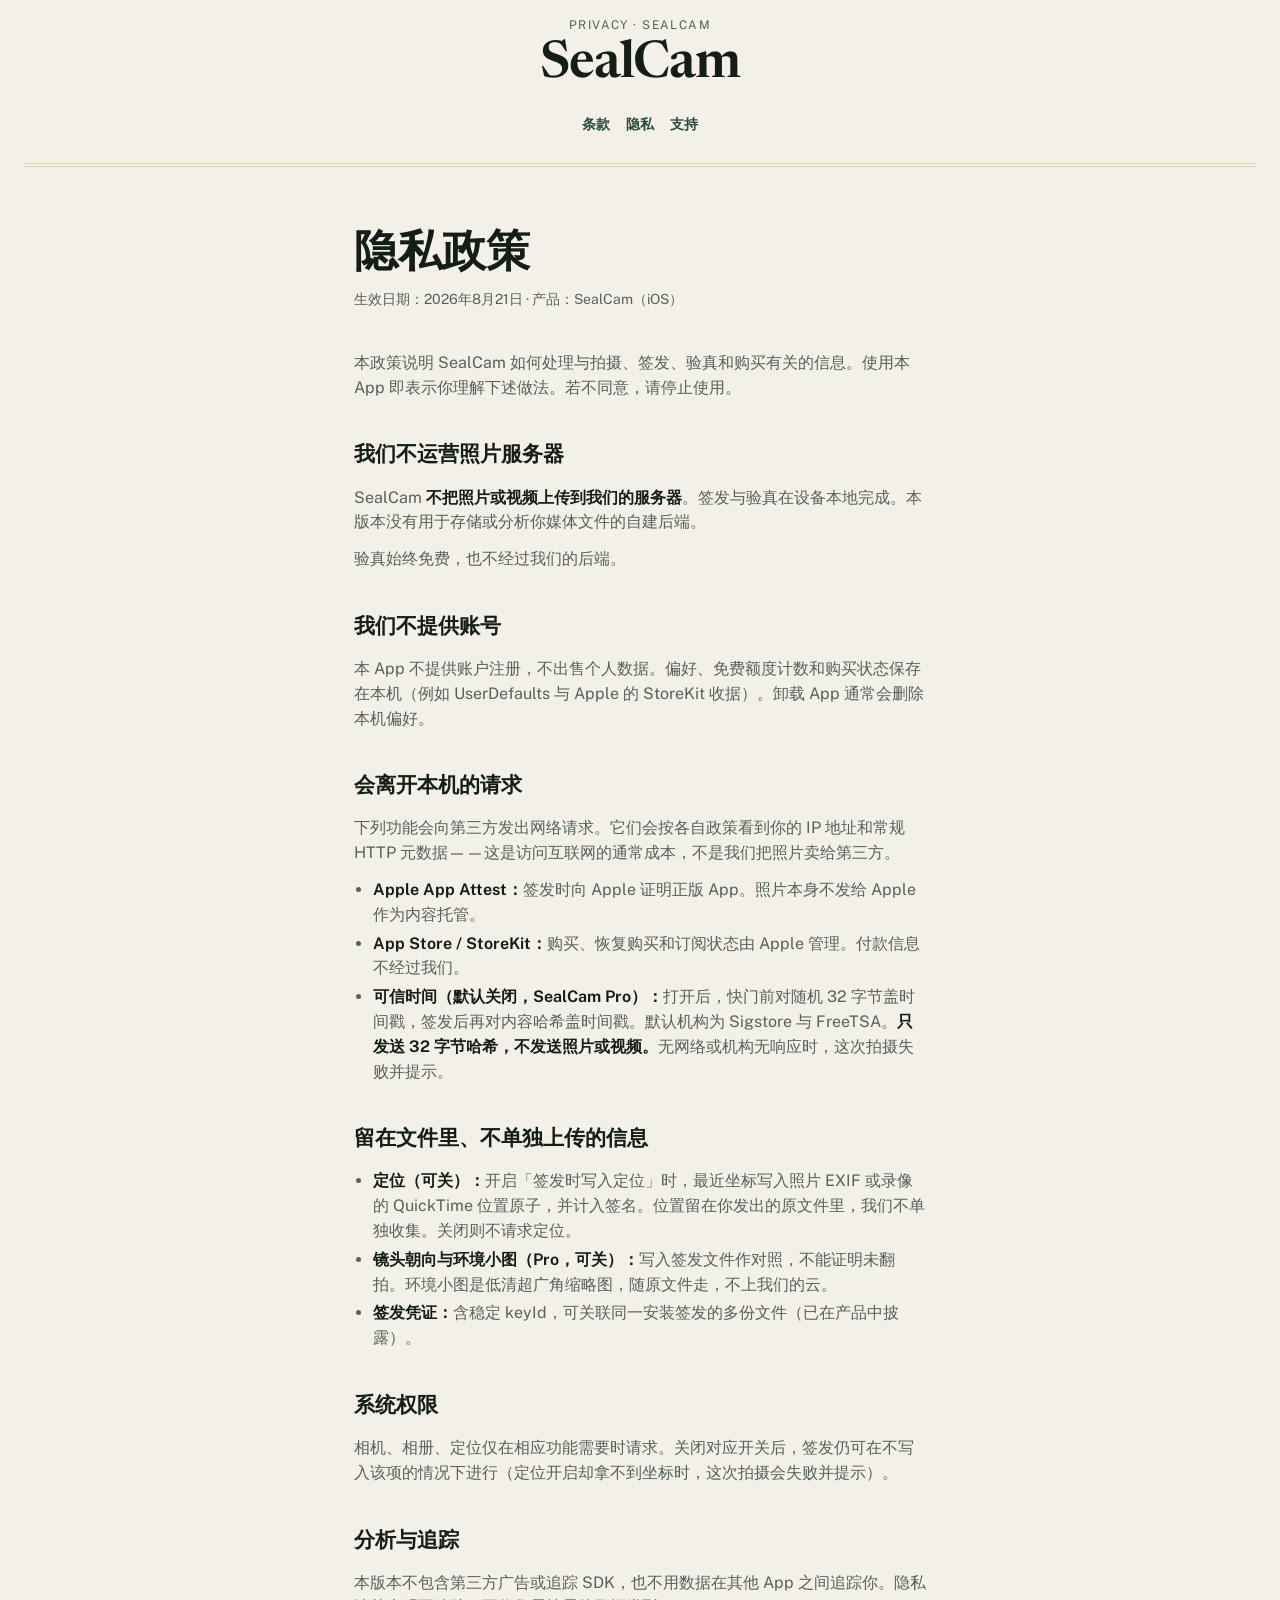
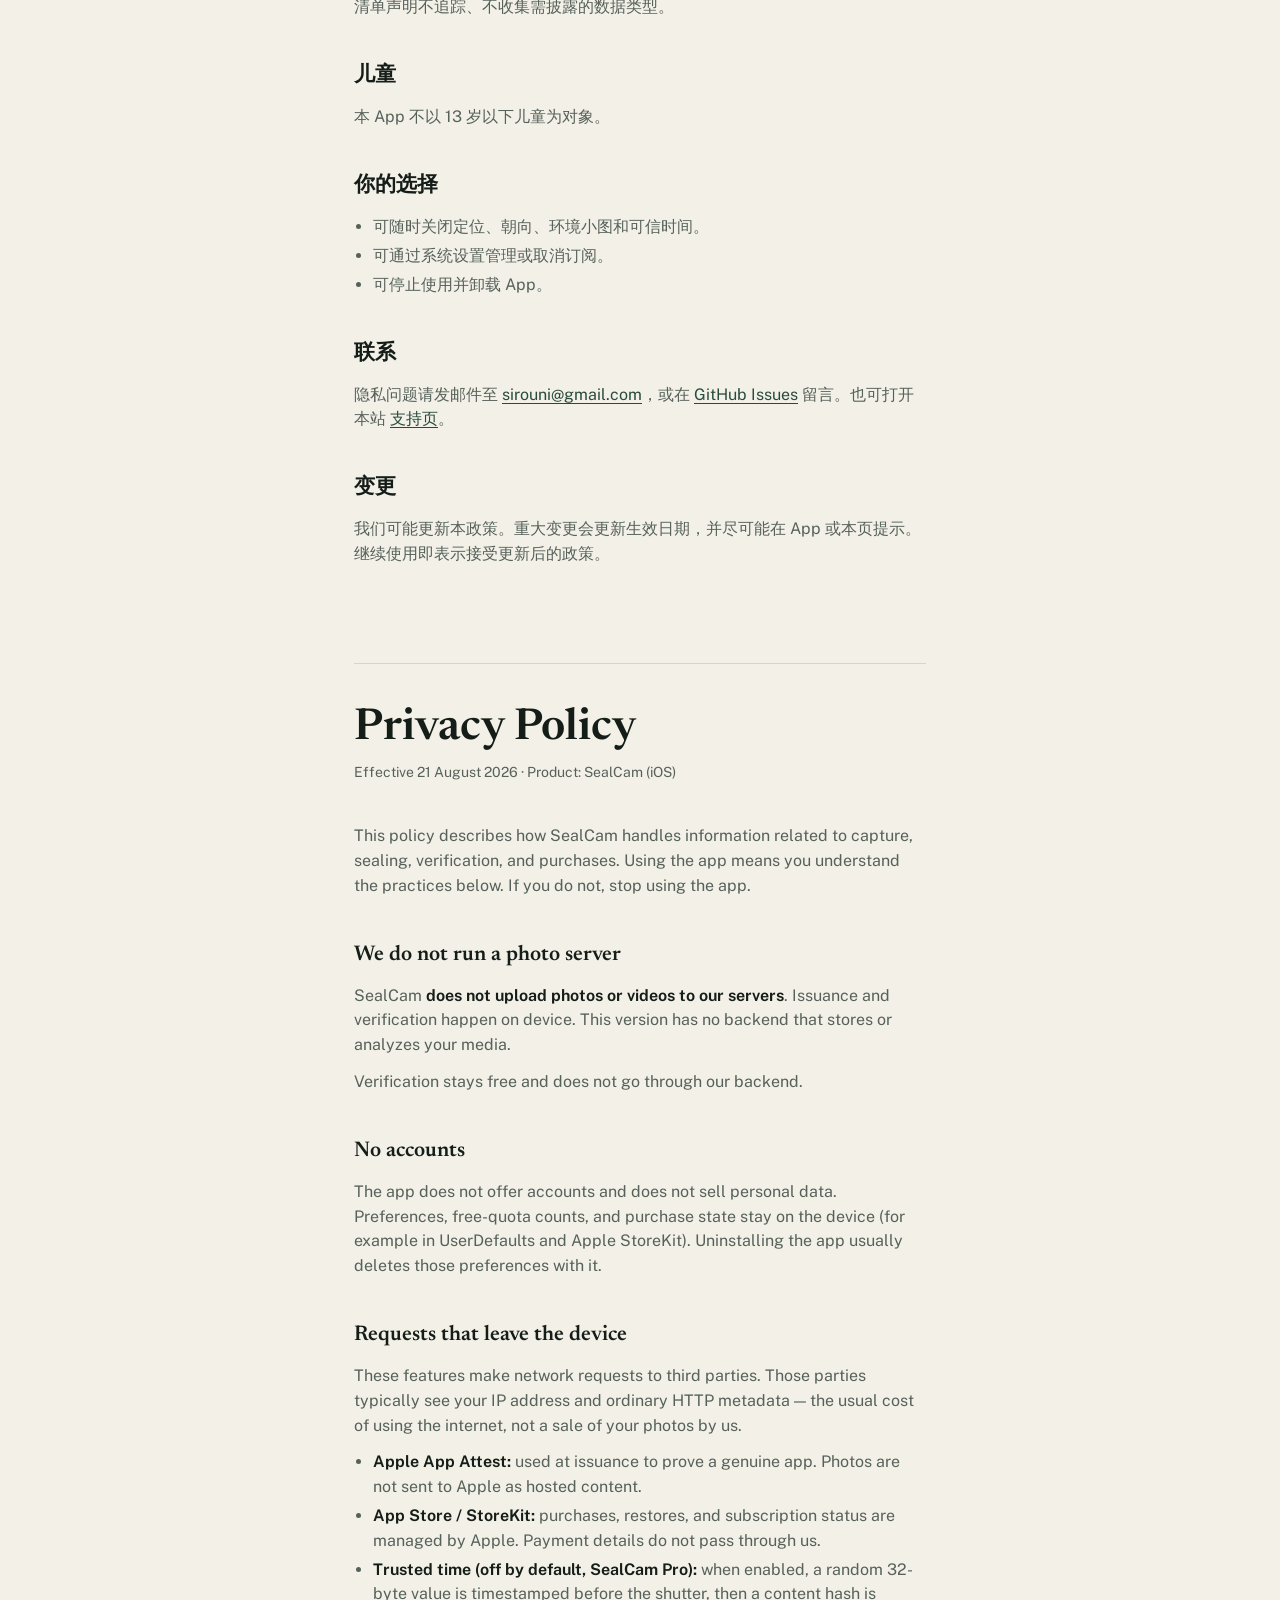
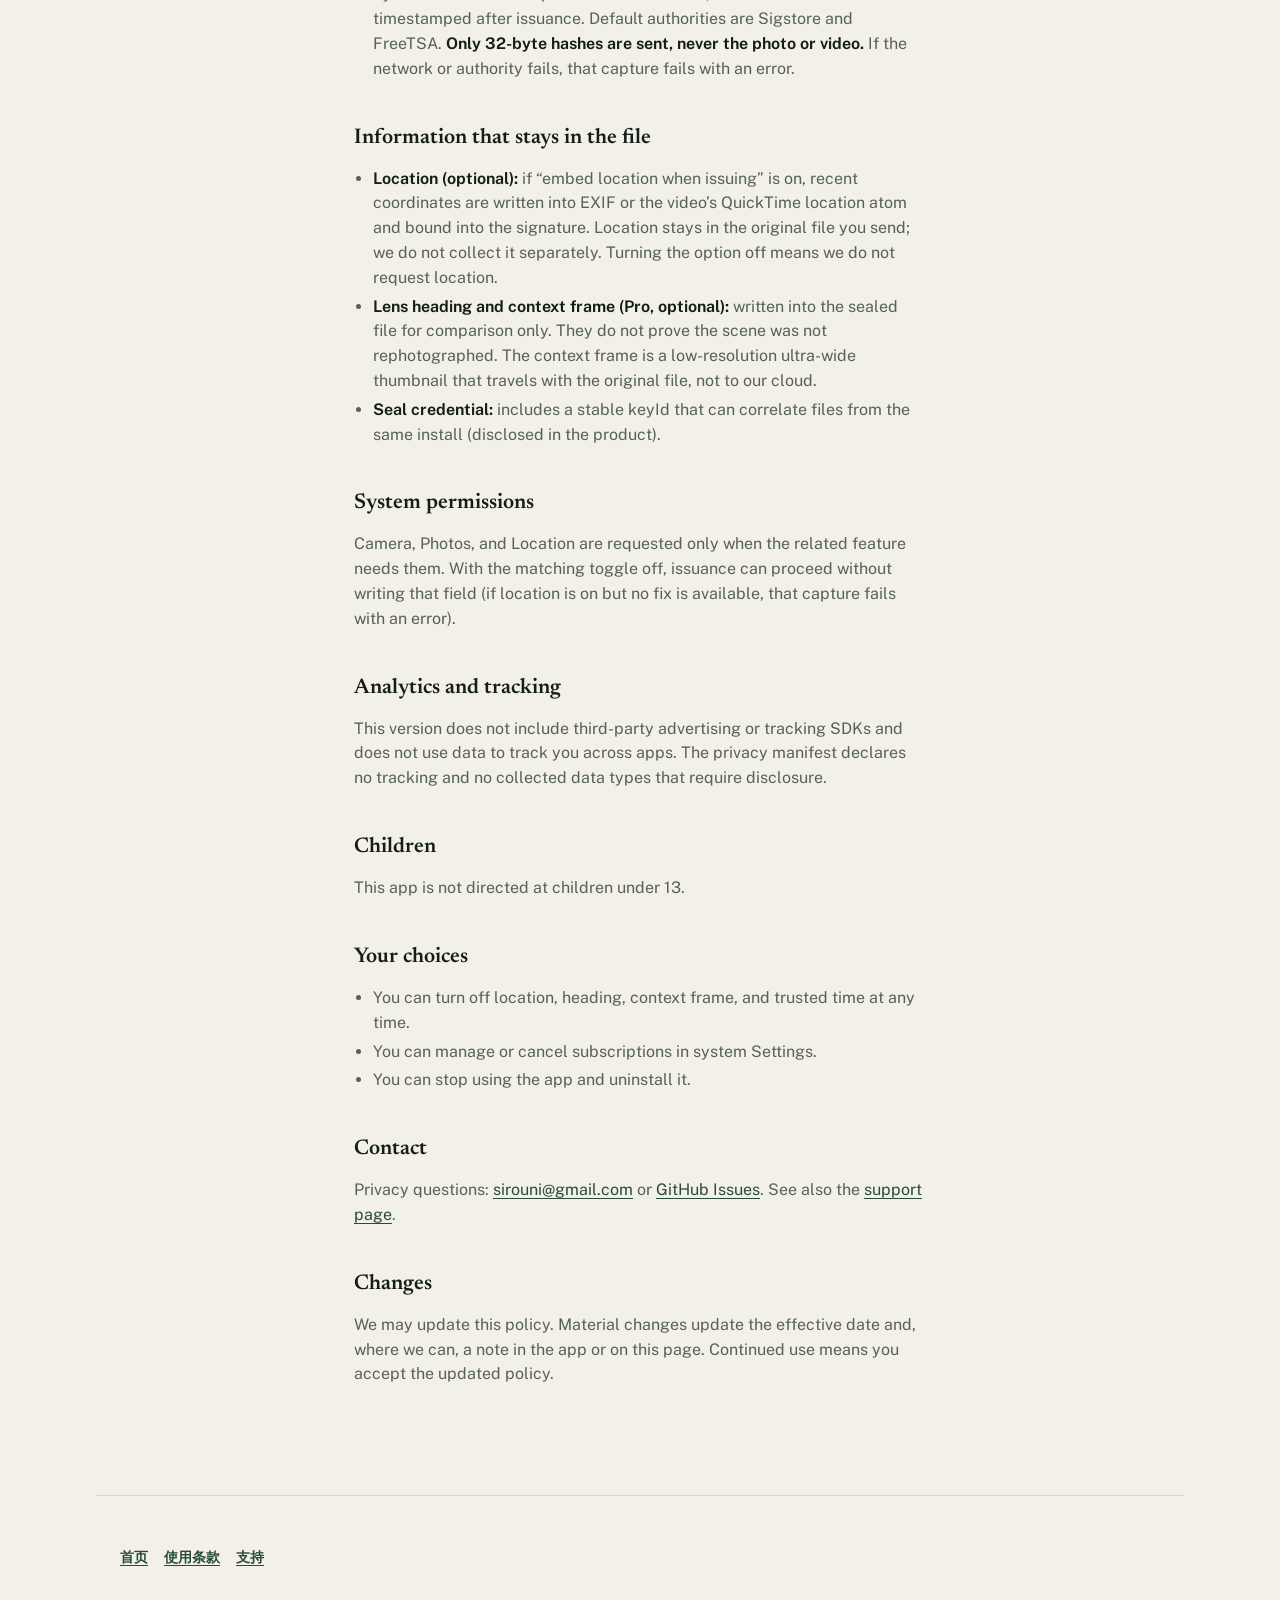
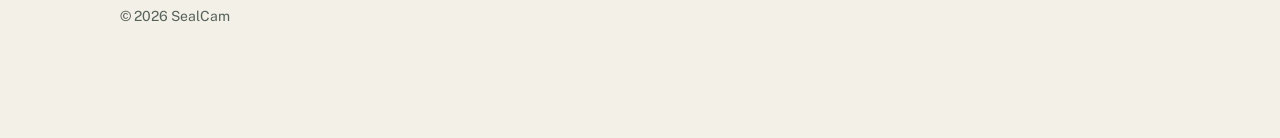
==== privacy.html @ 0da0870f "Publish SealCam landing, terms, privacy, and support. Co-authored-by: Cursor <cursoragent@cursor.com" ====
<!DOCTYPE html>
<html lang="zh-Hans">
<head>
  <meta charset="utf-8">
  <meta name="viewport" content="width=device-width, initial-scale=1">
  <title>隐私政策 — SealCam</title>
  <meta name="description" content="SealCam 隐私政策：照片不上传，验真在本地完成。">
  <link rel="icon" href="favicon.svg" type="image/svg+xml">
  <link rel="canonical" href="https://sirouni.github.io/sealcam/privacy.html">
  <link rel="preconnect" href="https://fonts.googleapis.com">
  <link rel="preconnect" href="https://fonts.gstatic.com" crossorigin>
  <link href="https://fonts.googleapis.com/css2?family=Newsreader:opsz,wght@6..72,500;6..72,600;6..72,700&family=Public+Sans:wght@400;600;700&display=swap" rel="stylesheet">
  <link rel="stylesheet" href="styles.css">
</head>
<body>
  <a class="skip" href="#main">跳到正文</a>
  <header class="nav-mast">
    <p class="mast-line">Privacy · SealCam</p>
    <p class="mast-name"><a href="./">SealCam</a></p>
    <nav class="mast-nav" aria-label="站点">
      <ul>
        <li><a href="terms.html">条款</a></li>
        <li><a href="privacy.html" aria-current="page">隐私</a></li>
        <li><a href="support.html">支持</a></li>
      </ul>
    </nav>
    <hr class="mast-rule" aria-hidden="true">
  </header>

  <main id="main" class="wrap doc">
    <h1>隐私政策</h1>
    <p class="date">生效日期：2026年8月21日 · 产品：SealCam（iOS）</p>

    <p>本政策说明 SealCam 如何处理与拍摄、签发、验真和购买有关的信息。使用本 App 即表示你理解下述做法。若不同意，请停止使用。</p>

    <h2>我们不运营照片服务器</h2>
    <p>SealCam <strong>不把照片或视频上传到我们的服务器</strong>。签发与验真在设备本地完成。本版本没有用于存储或分析你媒体文件的自建后端。</p>
    <p>验真始终免费，也不经过我们的后端。</p>

    <h2>我们不提供账号</h2>
    <p>本 App 不提供账户注册，不出售个人数据。偏好、免费额度计数和购买状态保存在本机（例如 UserDefaults 与 Apple 的 StoreKit 收据）。卸载 App 通常会删除本机偏好。</p>

    <h2>会离开本机的请求</h2>
    <p>下列功能会向第三方发出网络请求。它们会按各自政策看到你的 IP 地址和常规 HTTP 元数据——这是访问互联网的通常成本，不是我们把照片卖给第三方。</p>
    <ul>
      <li><strong>Apple App Attest：</strong>签发时向 Apple 证明正版 App。照片本身不发给 Apple 作为内容托管。</li>
      <li><strong>App Store / StoreKit：</strong>购买、恢复购买和订阅状态由 Apple 管理。付款信息不经过我们。</li>
      <li><strong>可信时间（默认关闭，SealCam Pro）：</strong>打开后，快门前对随机 32 字节盖时间戳，签发后再对内容哈希盖时间戳。默认机构为 Sigstore 与 FreeTSA。<strong>只发送 32 字节哈希，不发送照片或视频。</strong>无网络或机构无响应时，这次拍摄失败并提示。</li>
    </ul>

    <h2>留在文件里、不单独上传的信息</h2>
    <ul>
      <li><strong>定位（可关）：</strong>开启「签发时写入定位」时，最近坐标写入照片 EXIF 或录像的 QuickTime 位置原子，并计入签名。位置留在你发出的原文件里，我们不单独收集。关闭则不请求定位。</li>
      <li><strong>镜头朝向与环境小图（Pro，可关）：</strong>写入签发文件作对照，不能证明未翻拍。环境小图是低清超广角缩略图，随原文件走，不上我们的云。</li>
      <li><strong>签发凭证：</strong>含稳定 keyId，可关联同一安装签发的多份文件（已在产品中披露）。</li>
    </ul>

    <h2>系统权限</h2>
    <p>相机、相册、定位仅在相应功能需要时请求。关闭对应开关后，签发仍可在不写入该项的情况下进行（定位开启却拿不到坐标时，这次拍摄会失败并提示）。</p>

    <h2>分析与追踪</h2>
    <p>本版本不包含第三方广告或追踪 SDK，也不用数据在其他 App 之间追踪你。隐私清单声明不追踪、不收集需披露的数据类型。</p>

    <h2>儿童</h2>
    <p>本 App 不以 13 岁以下儿童为对象。</p>

    <h2>你的选择</h2>
    <ul>
      <li>可随时关闭定位、朝向、环境小图和可信时间。</li>
      <li>可通过系统设置管理或取消订阅。</li>
      <li>可停止使用并卸载 App。</li>
    </ul>

    <h2>联系</h2>
    <p>隐私问题请发邮件至 <a href="mailto:sirouni@gmail.com">sirouni@gmail.com</a>，或在 <a href="https://github.com/sirouni/sealcam/issues">GitHub Issues</a> 留言。也可打开本站 <a href="support.html">支持页</a>。</p>

    <h2>变更</h2>
    <p>我们可能更新本政策。重大变更会更新生效日期，并尽可能在 App 或本页提示。继续使用即表示接受更新后的政策。</p>

    <section class="lang-en" lang="en">
      <h1>Privacy Policy</h1>
      <p class="date">Effective 21 August 2026 · Product: SealCam (iOS)</p>
      <p>This policy describes how SealCam handles information related to capture, sealing, verification, and purchases. Using the app means you understand the practices below. If you do not, stop using the app.</p>
      <h2>We do not run a photo server</h2>
      <p>SealCam <strong>does not upload photos or videos to our servers</strong>. Issuance and verification happen on device. This version has no backend that stores or analyzes your media.</p>
      <p>Verification stays free and does not go through our backend.</p>
      <h2>No accounts</h2>
      <p>The app does not offer accounts and does not sell personal data. Preferences, free-quota counts, and purchase state stay on the device (for example in UserDefaults and Apple StoreKit). Uninstalling the app usually deletes those preferences with it.</p>
      <h2>Requests that leave the device</h2>
      <p>These features make network requests to third parties. Those parties typically see your IP address and ordinary HTTP metadata — the usual cost of using the internet, not a sale of your photos by us.</p>
      <ul>
        <li><strong>Apple App Attest:</strong> used at issuance to prove a genuine app. Photos are not sent to Apple as hosted content.</li>
        <li><strong>App Store / StoreKit:</strong> purchases, restores, and subscription status are managed by Apple. Payment details do not pass through us.</li>
        <li><strong>Trusted time (off by default, SealCam Pro):</strong> when enabled, a random 32-byte value is timestamped before the shutter, then a content hash is timestamped after issuance. Default authorities are Sigstore and FreeTSA. <strong>Only 32-byte hashes are sent, never the photo or video.</strong> If the network or authority fails, that capture fails with an error.</li>
      </ul>
      <h2>Information that stays in the file</h2>
      <ul>
        <li><strong>Location (optional):</strong> if “embed location when issuing” is on, recent coordinates are written into EXIF or the video’s QuickTime location atom and bound into the signature. Location stays in the original file you send; we do not collect it separately. Turning the option off means we do not request location.</li>
        <li><strong>Lens heading and context frame (Pro, optional):</strong> written into the sealed file for comparison only. They do not prove the scene was not rephotographed. The context frame is a low-resolution ultra-wide thumbnail that travels with the original file, not to our cloud.</li>
        <li><strong>Seal credential:</strong> includes a stable keyId that can correlate files from the same install (disclosed in the product).</li>
      </ul>
      <h2>System permissions</h2>
      <p>Camera, Photos, and Location are requested only when the related feature needs them. With the matching toggle off, issuance can proceed without writing that field (if location is on but no fix is available, that capture fails with an error).</p>
      <h2>Analytics and tracking</h2>
      <p>This version does not include third-party advertising or tracking SDKs and does not use data to track you across apps. The privacy manifest declares no tracking and no collected data types that require disclosure.</p>
      <h2>Children</h2>
      <p>This app is not directed at children under 13.</p>
      <h2>Your choices</h2>
      <ul>
        <li>You can turn off location, heading, context frame, and trusted time at any time.</li>
        <li>You can manage or cancel subscriptions in system Settings.</li>
        <li>You can stop using the app and uninstall it.</li>
      </ul>
      <h2>Contact</h2>
      <p>Privacy questions: <a href="mailto:sirouni@gmail.com">sirouni@gmail.com</a> or <a href="https://github.com/sirouni/sealcam/issues">GitHub Issues</a>. See also the <a href="support.html">support page</a>.</p>
      <h2>Changes</h2>
      <p>We may update this policy. Material changes update the effective date and, where we can, a note in the app or on this page. Continued use means you accept the updated policy.</p>
    </section>
  </main>

  <footer class="wrap foot">
    <nav class="foot-links" aria-label="法律">
      <a href="./">首页</a>
      <a href="terms.html">使用条款</a>
      <a href="support.html">支持</a>
    </nav>
    <p>© 2026 SealCam</p>
  </footer>
</body>
</html>
---- styles.css ----
@import url("tokens.css");

html,
body {
  overflow-x: clip;
}

* {
  box-sizing: border-box;
}

html {
  background: var(--color-paper);
}

body {
  margin: 0;
  background: var(--color-paper);
  color: var(--color-ink);
  font-family: var(--font-body);
  font-size: var(--text-md);
  line-height: 1.55;
  -webkit-font-smoothing: antialiased;
}

img,
svg {
  max-width: 100%;
  height: auto;
}

a {
  color: var(--color-accent);
  text-decoration-thickness: 1px;
  text-underline-offset: 0.18em;
}

a:hover,
a.is-hover {
  color: var(--color-wax);
}

a:focus-visible,
button:focus-visible,
.btn:focus-visible {
  outline: 3px solid var(--color-focus);
  outline-offset: 3px;
}

a:active,
.btn:active,
.btn.is-active {
  transform: translateY(1px);
}

.skip {
  position: absolute;
  left: var(--page-gutter);
  top: var(--space-xs);
  transform: translateY(-200%);
  background: var(--color-paper);
  color: var(--color-ink);
  padding: var(--space-xs) var(--space-sm);
  z-index: 40;
}

.skip:focus {
  transform: none;
}

.wrap {
  width: min(100%, var(--page-max));
  margin-inline: auto;
  padding-inline: var(--page-gutter);
  min-width: 0;
}

.nav-mast {
  display: grid;
  gap: var(--space-2xs);
  padding: var(--space-md) var(--page-gutter) 0;
  text-align: center;
}

.mast-line {
  margin: 0;
  font-size: var(--text-xs);
  letter-spacing: 0.12em;
  text-transform: uppercase;
  color: var(--color-ink-muted);
}

.mast-name {
  margin: 0;
  font-family: var(--font-display);
  font-style: normal;
  font-weight: 600;
  font-size: clamp(2rem, 5vw, 3.25rem);
  letter-spacing: -0.02em;
  line-height: 1;
  overflow-wrap: anywhere;
  min-width: 0;
}

.mast-name a {
  color: inherit;
  text-decoration: none;
}

.mast-name a:hover {
  color: var(--color-accent);
}

.mast-nav ul {
  display: flex;
  flex-wrap: wrap;
  justify-content: center;
  gap: var(--space-md);
  list-style: none;
  padding: 0;
  margin: var(--space-xs) 0 0;
}

.mast-nav a {
  display: inline-flex;
  align-items: center;
  min-height: 44px;
  font-size: var(--text-sm);
  font-weight: 600;
  text-decoration: none;
  white-space: nowrap;
}

.mast-rule {
  border: 0;
  border-top: var(--rule-hair) solid var(--color-rule);
  border-bottom: var(--rule-hair) solid var(--color-rule);
  height: 4px;
  margin: var(--space-sm) 0 0;
}

.hero {
  display: grid;
  gap: var(--space-xl);
  padding-block: var(--space-2xl);
}

.hero h1 {
  margin: 0 0 var(--space-md);
  font-family: var(--font-display);
  font-style: normal;
  font-weight: 600;
  font-size: var(--text-display-s);
  line-height: 1.12;
  letter-spacing: -0.02em;
  overflow-wrap: anywhere;
  min-width: 0;
}

.lede {
  margin: 0;
  max-width: var(--measure);
  color: var(--color-ink-muted);
  font-size: var(--text-lg);
}

.lede + .lede {
  margin-top: var(--space-sm);
}

.plans-note {
  margin-top: var(--space-lg);
  font-size: var(--text-sm);
}

.seal {
  margin: 0;
  width: min(100%, 14rem);
  aspect-ratio: 1;
  justify-self: start;
  position: relative;
}

.seal__ring,
.seal__core {
  position: absolute;
  inset: 0;
  border-radius: 50%;
}

.seal__ring {
  background:
    radial-gradient(circle at 50% 50%, transparent 62%, var(--color-brass) 63% 66%, transparent 67%),
    var(--color-seal-fill);
}

.seal__core {
  inset: 22%;
  display: grid;
  place-items: center;
  background: var(--color-wax);
  color: var(--color-button-ink);
  font-family: var(--font-display);
  font-size: var(--text-xl);
  font-weight: 600;
  letter-spacing: 0.04em;
}

.section {
  padding-block: var(--space-2xl);
  border-top: var(--rule-hair) solid var(--color-rule);
}

.section h2 {
  margin: 0 0 var(--space-lg);
  font-family: var(--font-display);
  font-style: normal;
  font-weight: 600;
  font-size: var(--text-2xl);
  line-height: 1.2;
}

.steps {
  list-style: none;
  margin: 0;
  padding: 0;
  display: grid;
  gap: var(--space-xl);
}

.steps li {
  display: grid;
  gap: var(--space-xs);
  max-width: var(--measure);
}

.stage {
  font-family: var(--font-display);
  font-size: var(--text-sm);
  color: var(--color-accent);
  letter-spacing: 0.08em;
}

.steps h3 {
  margin: 0;
  font-family: var(--font-display);
  font-style: normal;
  font-size: var(--text-xl);
  font-weight: 600;
}

.steps p,
.prose p {
  margin: 0;
  color: var(--color-ink-muted);
}

.spec {
  width: 100%;
  border-collapse: collapse;
}

.spec th,
.spec td {
  text-align: left;
  vertical-align: top;
  padding: var(--space-sm) 0;
  border-bottom: var(--rule-hair) solid var(--color-rule);
}

.spec th {
  font-family: var(--font-display);
  font-weight: 600;
  width: 7rem;
  padding-right: var(--space-md);
}

.spec td {
  color: var(--color-ink-muted);
}

.plans {
  display: grid;
  gap: var(--space-md);
}

.plan {
  display: grid;
  gap: var(--space-2xs);
  padding: var(--space-md) 0;
  border-bottom: var(--rule-hair) solid var(--color-rule);
}

.plan strong {
  font-family: var(--font-display);
  font-size: var(--text-lg);
  font-weight: 600;
}

.plan .price {
  font-weight: 600;
}

.plan .note {
  color: var(--color-ink-muted);
  font-size: var(--text-sm);
}

.plan.is-rec .mark {
  color: var(--color-accent);
  font-size: var(--text-xs);
  font-weight: 700;
  letter-spacing: 0.08em;
  text-transform: uppercase;
}

.foot {
  display: grid;
  gap: var(--space-sm);
  padding-block: var(--space-xl) var(--space-3xl);
  border-top: var(--rule-hair) solid var(--color-rule);
  font-size: var(--text-sm);
  color: var(--color-ink-muted);
}

.foot-links {
  display: flex;
  flex-wrap: wrap;
  gap: var(--space-md);
}

.foot-links a {
  display: inline-flex;
  align-items: center;
  min-height: 44px;
  white-space: nowrap;
  font-weight: 600;
}

.doc {
  padding-block: var(--space-2xl) var(--space-3xl);
  max-width: var(--measure);
}

.doc h1 {
  margin: 0 0 var(--space-xs);
  font-family: var(--font-display);
  font-style: normal;
  font-weight: 600;
  font-size: var(--text-display-s);
  line-height: 1.15;
  overflow-wrap: anywhere;
}

.doc .date {
  margin: 0 0 var(--space-xl);
  color: var(--color-ink-muted);
  font-size: var(--text-sm);
}

.doc h2 {
  margin: var(--space-xl) 0 var(--space-sm);
  font-family: var(--font-display);
  font-style: normal;
  font-size: var(--text-xl);
  font-weight: 600;
}

.doc h3 {
  margin: var(--space-lg) 0 var(--space-xs);
  font-size: var(--text-md);
  font-weight: 650;
}

.doc p,
.doc li {
  color: var(--color-ink-muted);
}

.doc p {
  margin: 0 0 var(--space-sm);
}

.doc ul {
  margin: 0 0 var(--space-sm);
  padding: 0 0 0 1.2rem;
}

.doc li {
  margin: 0 0 var(--space-2xs);
}

.doc strong {
  color: var(--color-ink);
  font-weight: 650;
}

.lang-en {
  margin-top: var(--space-3xl);
  padding-top: var(--space-xl);
  border-top: var(--rule-hair) solid var(--color-rule);
}

.btn {
  display: inline-flex;
  align-items: center;
  justify-content: center;
  min-height: 44px;
  padding: 0 var(--space-lg);
  border: var(--rule-hair) solid var(--color-button);
  background: var(--color-button);
  color: var(--color-button-ink);
  font: inherit;
  font-weight: 600;
  text-decoration: none;
  cursor: pointer;
}

.btn:hover,
.btn.is-hover {
  background: var(--color-wax);
  color: var(--color-button-ink);
  transform: translateY(-1px);
}

.btn[disabled],
.btn.is-disabled {
  opacity: 0.45;
  pointer-events: none;
  transform: none;
}

.btn[data-state="loading"]::after {
  content: "…";
}

.btn[data-state="error"] {
  border-color: var(--color-oxblood);
  background: transparent;
  color: var(--color-oxblood);
}

.btn[data-state="success"] {
  background: var(--color-accent);
}

@media (min-width: 40rem) {
  .hero h1 {
    font-size: var(--text-display);
  }
}

@media (min-width: 60rem) {
  .hero {
    grid-template-columns: minmax(0, 1.2fr) minmax(0, 0.7fr);
    align-items: center;
  }

  .seal {
    justify-self: end;
  }

  .spec th {
    width: 9rem;
  }

  .plans {
    grid-template-columns: repeat(3, minmax(0, 1fr));
    gap: var(--space-lg);
  }

  .plan {
    border-bottom: 0;
    padding-right: var(--space-md);
  }
}

@media (prefers-reduced-motion: reduce) {
  *,
  *::before,
  *::after {
    animation: none !important;
    transition: none !important;
  }
}
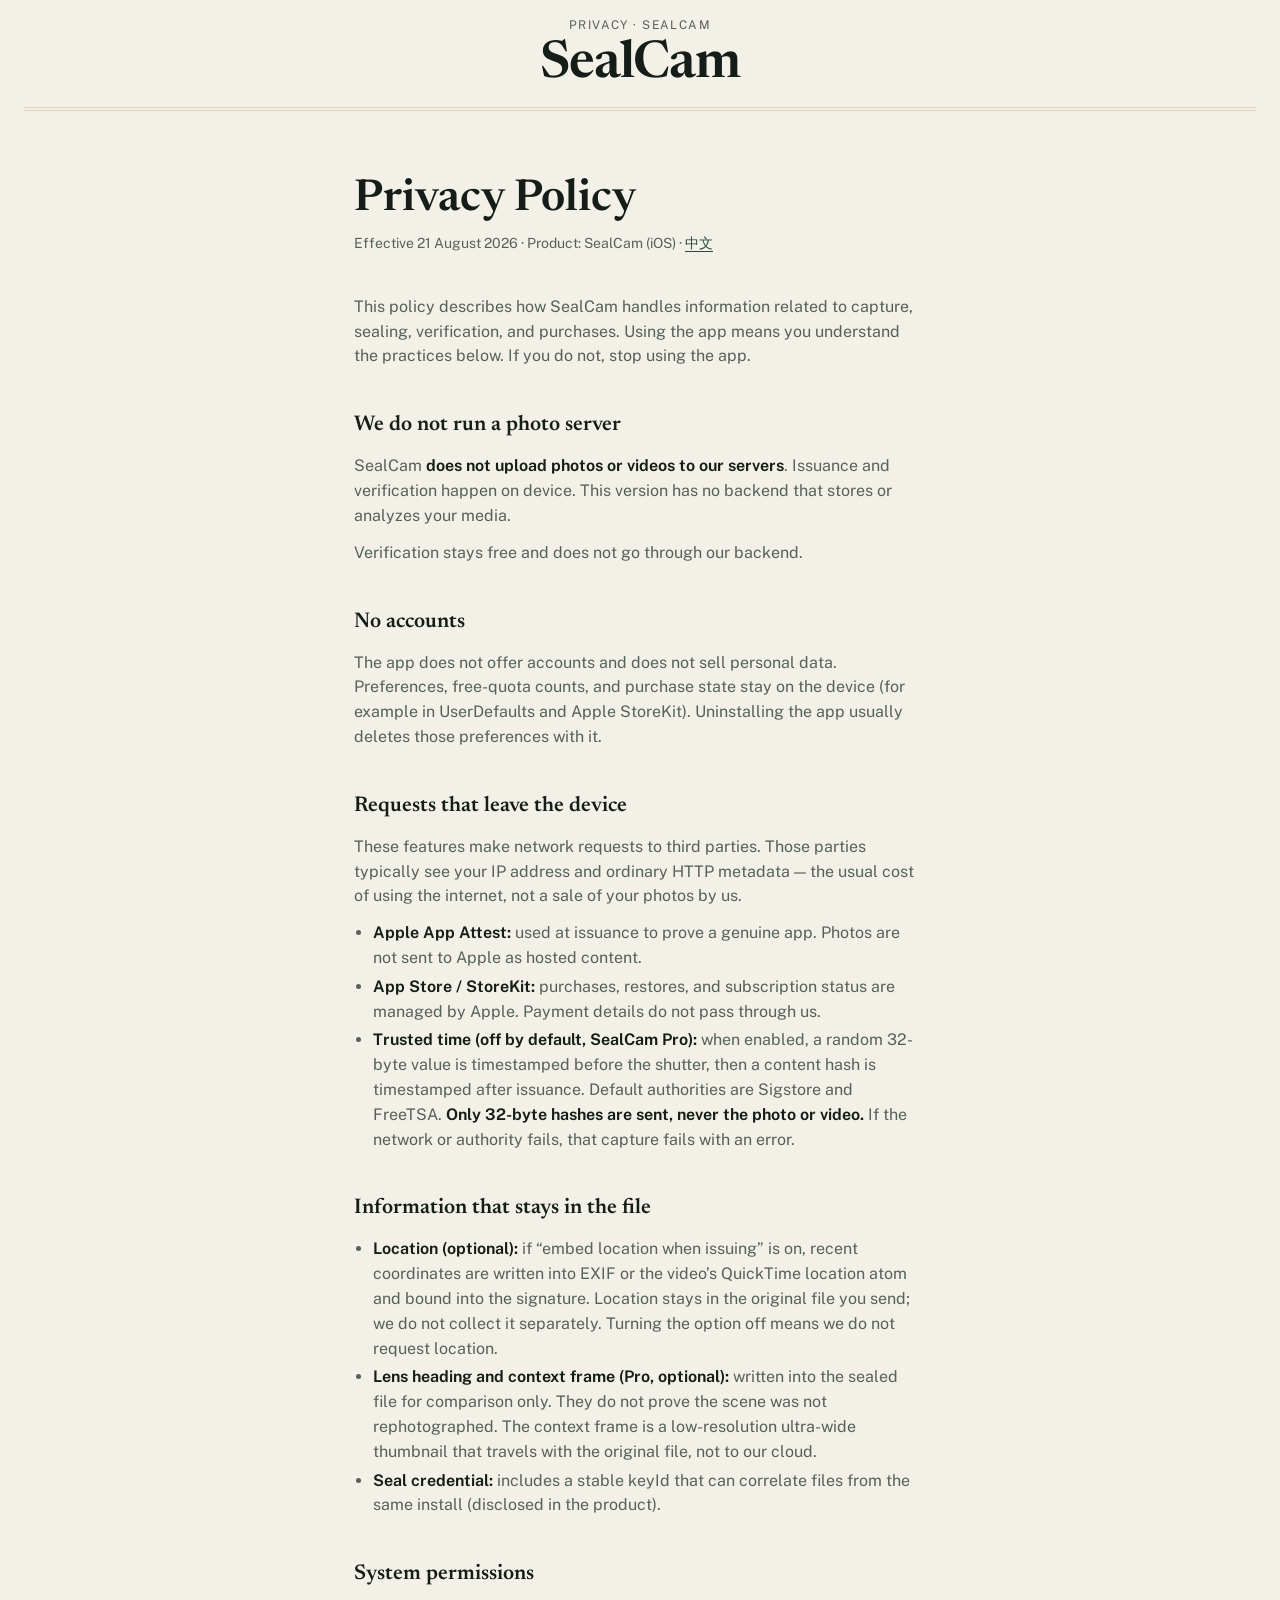
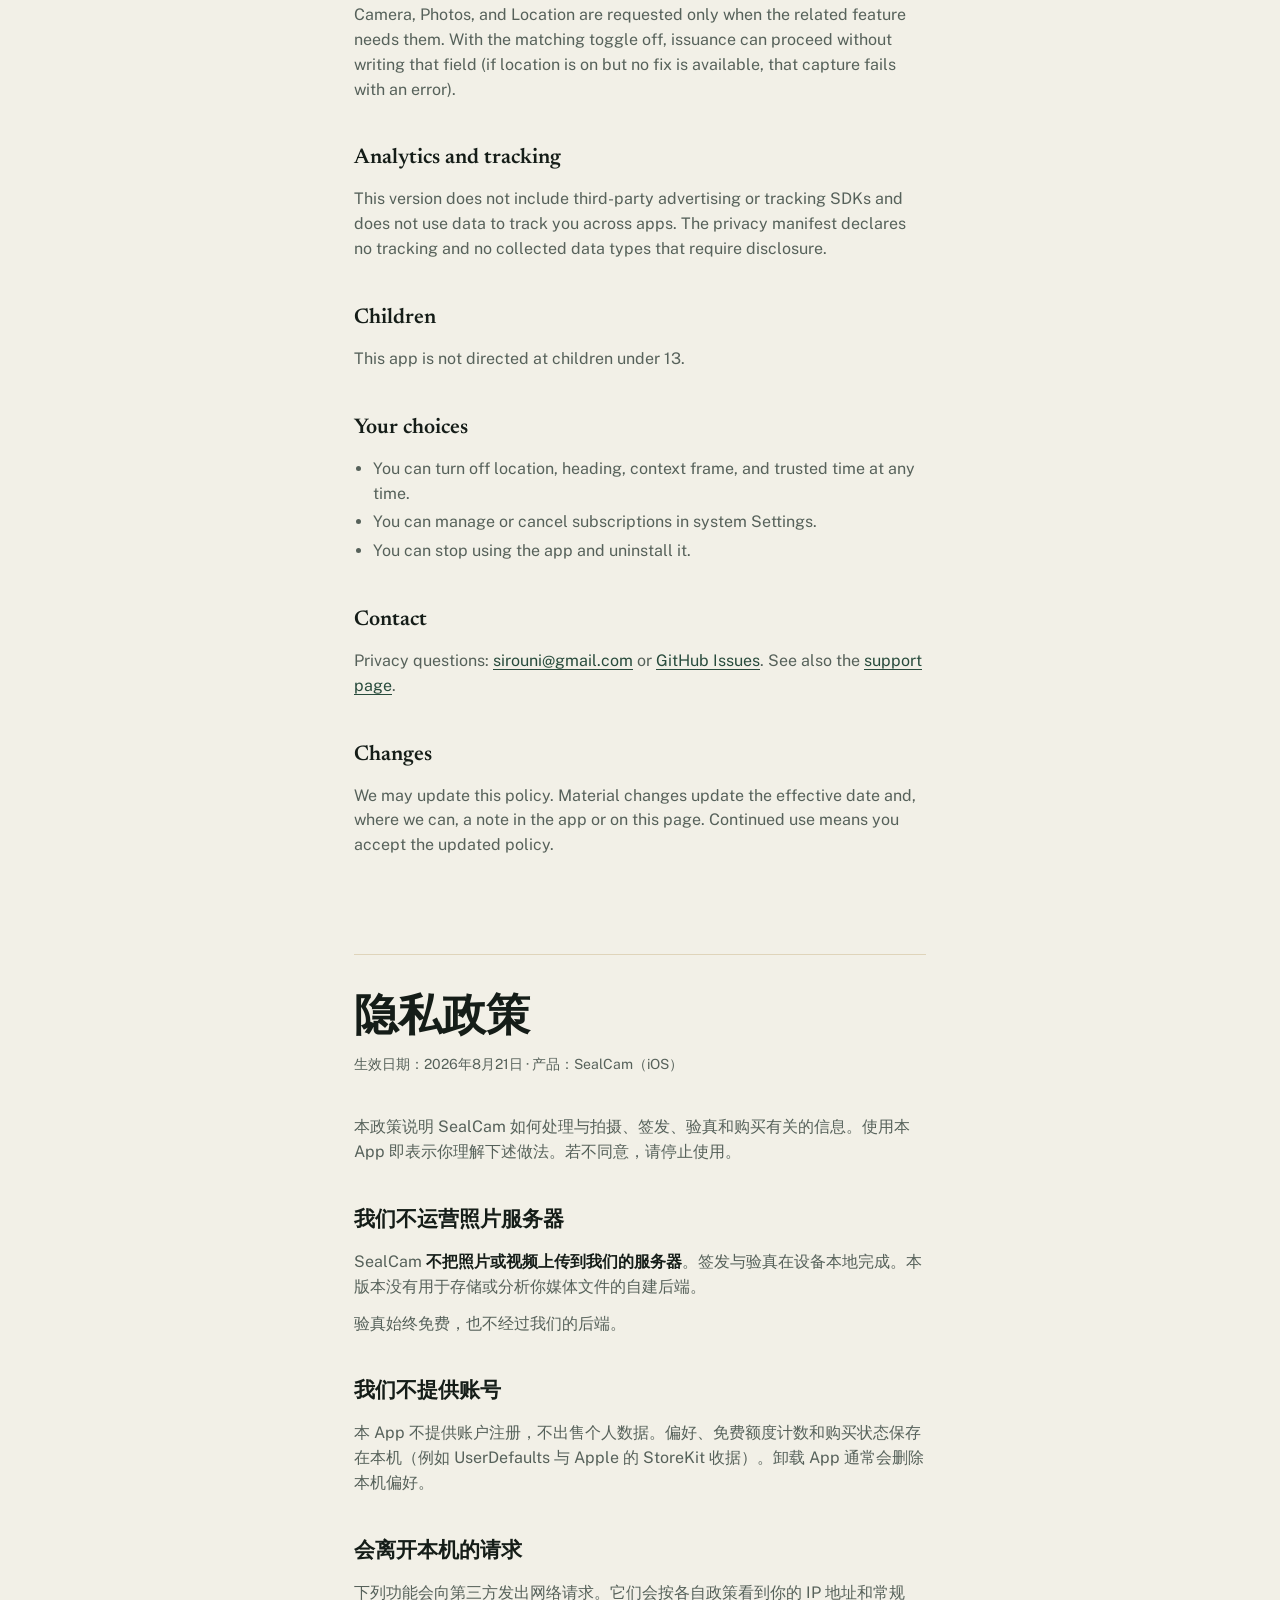
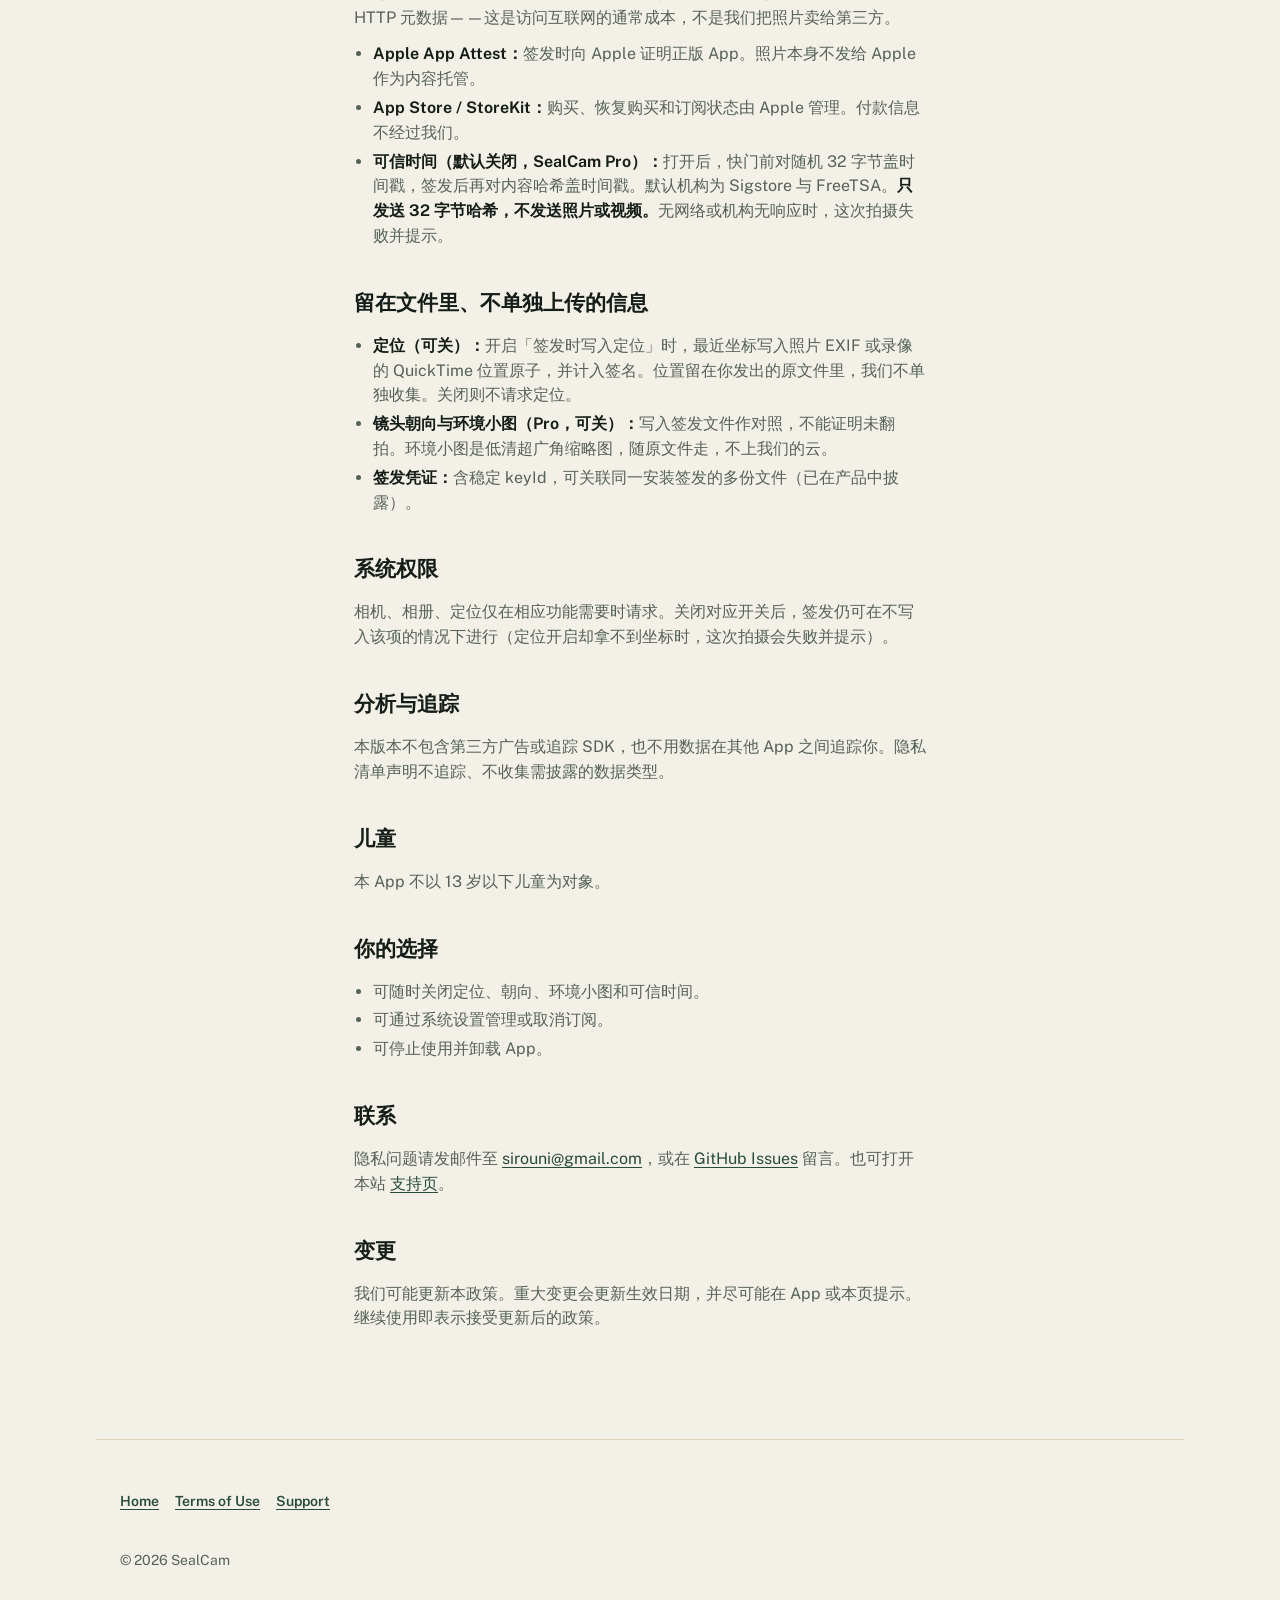
==== commit 027991f0: "Move Terms of Use and Privacy Policy to the footer, English first. Co-authored-by: Cursor <cursorage" ====
--- a/privacy.html
+++ b/privacy.html
@@ -1,10 +1,10 @@
 <!DOCTYPE html>
-<html lang="zh-Hans">
+<html lang="en">
 <head>
   <meta charset="utf-8">
   <meta name="viewport" content="width=device-width, initial-scale=1">
-  <title>隐私政策 — SealCam</title>
-  <meta name="description" content="SealCam 隐私政策：照片不上传，验真在本地完成。">
+  <title>Privacy Policy — SealCam</title>
+  <meta name="description" content="SealCam Privacy Policy: photos are not uploaded; verification stays on device.">
   <link rel="icon" href="favicon.svg" type="image/svg+xml">
   <link rel="canonical" href="https://sirouni.github.io/sealcam/privacy.html">
   <link rel="preconnect" href="https://fonts.googleapis.com">
@@ -13,116 +13,98 @@
   <link rel="stylesheet" href="styles.css">
 </head>
 <body>
-  <a class="skip" href="#main">跳到正文</a>
+  <a class="skip" href="#main">Skip to content</a>
   <header class="nav-mast">
     <p class="mast-line">Privacy · SealCam</p>
     <p class="mast-name"><a href="./">SealCam</a></p>
-    <nav class="mast-nav" aria-label="站点">
-      <ul>
-        <li><a href="terms.html">条款</a></li>
-        <li><a href="privacy.html" aria-current="page">隐私</a></li>
-        <li><a href="support.html">支持</a></li>
-      </ul>
-    </nav>
     <hr class="mast-rule" aria-hidden="true">
   </header>
 
   <main id="main" class="wrap doc">
-    <h1>隐私政策</h1>
-    <p class="date">生效日期：2026年8月21日 · 产品：SealCam（iOS）</p>
+    <h1>Privacy Policy</h1>
+    <p class="date">Effective 21 August 2026 · Product: SealCam (iOS) · <a href="#zh">中文</a></p>
+    <p>This policy describes how SealCam handles information related to capture, sealing, verification, and purchases. Using the app means you understand the practices below. If you do not, stop using the app.</p>
+    <h2>We do not run a photo server</h2>
+    <p>SealCam <strong>does not upload photos or videos to our servers</strong>. Issuance and verification happen on device. This version has no backend that stores or analyzes your media.</p>
+    <p>Verification stays free and does not go through our backend.</p>
+    <h2>No accounts</h2>
+    <p>The app does not offer accounts and does not sell personal data. Preferences, free-quota counts, and purchase state stay on the device (for example in UserDefaults and Apple StoreKit). Uninstalling the app usually deletes those preferences with it.</p>
+    <h2>Requests that leave the device</h2>
+    <p>These features make network requests to third parties. Those parties typically see your IP address and ordinary HTTP metadata — the usual cost of using the internet, not a sale of your photos by us.</p>
+    <ul>
+      <li><strong>Apple App Attest:</strong> used at issuance to prove a genuine app. Photos are not sent to Apple as hosted content.</li>
+      <li><strong>App Store / StoreKit:</strong> purchases, restores, and subscription status are managed by Apple. Payment details do not pass through us.</li>
+      <li><strong>Trusted time (off by default, SealCam Pro):</strong> when enabled, a random 32-byte value is timestamped before the shutter, then a content hash is timestamped after issuance. Default authorities are Sigstore and FreeTSA. <strong>Only 32-byte hashes are sent, never the photo or video.</strong> If the network or authority fails, that capture fails with an error.</li>
+    </ul>
+    <h2>Information that stays in the file</h2>
+    <ul>
+      <li><strong>Location (optional):</strong> if “embed location when issuing” is on, recent coordinates are written into EXIF or the video’s QuickTime location atom and bound into the signature. Location stays in the original file you send; we do not collect it separately. Turning the option off means we do not request location.</li>
+      <li><strong>Lens heading and context frame (Pro, optional):</strong> written into the sealed file for comparison only. They do not prove the scene was not rephotographed. The context frame is a low-resolution ultra-wide thumbnail that travels with the original file, not to our cloud.</li>
+      <li><strong>Seal credential:</strong> includes a stable keyId that can correlate files from the same install (disclosed in the product).</li>
+    </ul>
+    <h2>System permissions</h2>
+    <p>Camera, Photos, and Location are requested only when the related feature needs them. With the matching toggle off, issuance can proceed without writing that field (if location is on but no fix is available, that capture fails with an error).</p>
+    <h2>Analytics and tracking</h2>
+    <p>This version does not include third-party advertising or tracking SDKs and does not use data to track you across apps. The privacy manifest declares no tracking and no collected data types that require disclosure.</p>
+    <h2>Children</h2>
+    <p>This app is not directed at children under 13.</p>
+    <h2>Your choices</h2>
+    <ul>
+      <li>You can turn off location, heading, context frame, and trusted time at any time.</li>
+      <li>You can manage or cancel subscriptions in system Settings.</li>
+      <li>You can stop using the app and uninstall it.</li>
+    </ul>
+    <h2>Contact</h2>
+    <p>Privacy questions: <a href="mailto:sirouni@gmail.com">sirouni@gmail.com</a> or <a href="https://github.com/sirouni/sealcam/issues">GitHub Issues</a>. See also the <a href="support.html">support page</a>.</p>
+    <h2>Changes</h2>
+    <p>We may update this policy. Material changes update the effective date and, where we can, a note in the app or on this page. Continued use means you accept the updated policy.</p>
 
-    <p>本政策说明 SealCam 如何处理与拍摄、签发、验真和购买有关的信息。使用本 App 即表示你理解下述做法。若不同意，请停止使用。</p>
-
-    <h2>我们不运营照片服务器</h2>
-    <p>SealCam <strong>不把照片或视频上传到我们的服务器</strong>。签发与验真在设备本地完成。本版本没有用于存储或分析你媒体文件的自建后端。</p>
-    <p>验真始终免费，也不经过我们的后端。</p>
-
-    <h2>我们不提供账号</h2>
-    <p>本 App 不提供账户注册，不出售个人数据。偏好、免费额度计数和购买状态保存在本机（例如 UserDefaults 与 Apple 的 StoreKit 收据）。卸载 App 通常会删除本机偏好。</p>
-
-    <h2>会离开本机的请求</h2>
-    <p>下列功能会向第三方发出网络请求。它们会按各自政策看到你的 IP 地址和常规 HTTP 元数据——这是访问互联网的通常成本，不是我们把照片卖给第三方。</p>
-    <ul>
-      <li><strong>Apple App Attest：</strong>签发时向 Apple 证明正版 App。照片本身不发给 Apple 作为内容托管。</li>
-      <li><strong>App Store / StoreKit：</strong>购买、恢复购买和订阅状态由 Apple 管理。付款信息不经过我们。</li>
-      <li><strong>可信时间（默认关闭，SealCam Pro）：</strong>打开后，快门前对随机 32 字节盖时间戳，签发后再对内容哈希盖时间戳。默认机构为 Sigstore 与 FreeTSA。<strong>只发送 32 字节哈希，不发送照片或视频。</strong>无网络或机构无响应时，这次拍摄失败并提示。</li>
-    </ul>
-
-    <h2>留在文件里、不单独上传的信息</h2>
-    <ul>
-      <li><strong>定位（可关）：</strong>开启「签发时写入定位」时，最近坐标写入照片 EXIF 或录像的 QuickTime 位置原子，并计入签名。位置留在你发出的原文件里，我们不单独收集。关闭则不请求定位。</li>
-      <li><strong>镜头朝向与环境小图（Pro，可关）：</strong>写入签发文件作对照，不能证明未翻拍。环境小图是低清超广角缩略图，随原文件走，不上我们的云。</li>
-      <li><strong>签发凭证：</strong>含稳定 keyId，可关联同一安装签发的多份文件（已在产品中披露）。</li>
-    </ul>
-
-    <h2>系统权限</h2>
-    <p>相机、相册、定位仅在相应功能需要时请求。关闭对应开关后，签发仍可在不写入该项的情况下进行（定位开启却拿不到坐标时，这次拍摄会失败并提示）。</p>
-
-    <h2>分析与追踪</h2>
-    <p>本版本不包含第三方广告或追踪 SDK，也不用数据在其他 App 之间追踪你。隐私清单声明不追踪、不收集需披露的数据类型。</p>
-
-    <h2>儿童</h2>
-    <p>本 App 不以 13 岁以下儿童为对象。</p>
-
-    <h2>你的选择</h2>
-    <ul>
-      <li>可随时关闭定位、朝向、环境小图和可信时间。</li>
-      <li>可通过系统设置管理或取消订阅。</li>
-      <li>可停止使用并卸载 App。</li>
-    </ul>
-
-    <h2>联系</h2>
-    <p>隐私问题请发邮件至 <a href="mailto:sirouni@gmail.com">sirouni@gmail.com</a>，或在 <a href="https://github.com/sirouni/sealcam/issues">GitHub Issues</a> 留言。也可打开本站 <a href="support.html">支持页</a>。</p>
-
-    <h2>变更</h2>
-    <p>我们可能更新本政策。重大变更会更新生效日期，并尽可能在 App 或本页提示。继续使用即表示接受更新后的政策。</p>
-
-    <section class="lang-en" lang="en">
-      <h1>Privacy Policy</h1>
-      <p class="date">Effective 21 August 2026 · Product: SealCam (iOS)</p>
-      <p>This policy describes how SealCam handles information related to capture, sealing, verification, and purchases. Using the app means you understand the practices below. If you do not, stop using the app.</p>
-      <h2>We do not run a photo server</h2>
-      <p>SealCam <strong>does not upload photos or videos to our servers</strong>. Issuance and verification happen on device. This version has no backend that stores or analyzes your media.</p>
-      <p>Verification stays free and does not go through our backend.</p>
-      <h2>No accounts</h2>
-      <p>The app does not offer accounts and does not sell personal data. Preferences, free-quota counts, and purchase state stay on the device (for example in UserDefaults and Apple StoreKit). Uninstalling the app usually deletes those preferences with it.</p>
-      <h2>Requests that leave the device</h2>
-      <p>These features make network requests to third parties. Those parties typically see your IP address and ordinary HTTP metadata — the usual cost of using the internet, not a sale of your photos by us.</p>
+    <section class="lang-secondary" lang="zh-Hans" id="zh">
+      <h1>隐私政策</h1>
+      <p class="date">生效日期：2026年8月21日 · 产品：SealCam（iOS）</p>
+      <p>本政策说明 SealCam 如何处理与拍摄、签发、验真和购买有关的信息。使用本 App 即表示你理解下述做法。若不同意，请停止使用。</p>
+      <h2>我们不运营照片服务器</h2>
+      <p>SealCam <strong>不把照片或视频上传到我们的服务器</strong>。签发与验真在设备本地完成。本版本没有用于存储或分析你媒体文件的自建后端。</p>
+      <p>验真始终免费，也不经过我们的后端。</p>
+      <h2>我们不提供账号</h2>
+      <p>本 App 不提供账户注册，不出售个人数据。偏好、免费额度计数和购买状态保存在本机（例如 UserDefaults 与 Apple 的 StoreKit 收据）。卸载 App 通常会删除本机偏好。</p>
+      <h2>会离开本机的请求</h2>
+      <p>下列功能会向第三方发出网络请求。它们会按各自政策看到你的 IP 地址和常规 HTTP 元数据——这是访问互联网的通常成本，不是我们把照片卖给第三方。</p>
       <ul>
-        <li><strong>Apple App Attest:</strong> used at issuance to prove a genuine app. Photos are not sent to Apple as hosted content.</li>
-        <li><strong>App Store / StoreKit:</strong> purchases, restores, and subscription status are managed by Apple. Payment details do not pass through us.</li>
-        <li><strong>Trusted time (off by default, SealCam Pro):</strong> when enabled, a random 32-byte value is timestamped before the shutter, then a content hash is timestamped after issuance. Default authorities are Sigstore and FreeTSA. <strong>Only 32-byte hashes are sent, never the photo or video.</strong> If the network or authority fails, that capture fails with an error.</li>
+        <li><strong>Apple App Attest：</strong>签发时向 Apple 证明正版 App。照片本身不发给 Apple 作为内容托管。</li>
+        <li><strong>App Store / StoreKit：</strong>购买、恢复购买和订阅状态由 Apple 管理。付款信息不经过我们。</li>
+        <li><strong>可信时间（默认关闭，SealCam Pro）：</strong>打开后，快门前对随机 32 字节盖时间戳，签发后再对内容哈希盖时间戳。默认机构为 Sigstore 与 FreeTSA。<strong>只发送 32 字节哈希，不发送照片或视频。</strong>无网络或机构无响应时，这次拍摄失败并提示。</li>
       </ul>
-      <h2>Information that stays in the file</h2>
+      <h2>留在文件里、不单独上传的信息</h2>
       <ul>
-        <li><strong>Location (optional):</strong> if “embed location when issuing” is on, recent coordinates are written into EXIF or the video’s QuickTime location atom and bound into the signature. Location stays in the original file you send; we do not collect it separately. Turning the option off means we do not request location.</li>
-        <li><strong>Lens heading and context frame (Pro, optional):</strong> written into the sealed file for comparison only. They do not prove the scene was not rephotographed. The context frame is a low-resolution ultra-wide thumbnail that travels with the original file, not to our cloud.</li>
-        <li><strong>Seal credential:</strong> includes a stable keyId that can correlate files from the same install (disclosed in the product).</li>
+        <li><strong>定位（可关）：</strong>开启「签发时写入定位」时，最近坐标写入照片 EXIF 或录像的 QuickTime 位置原子，并计入签名。位置留在你发出的原文件里，我们不单独收集。关闭则不请求定位。</li>
+        <li><strong>镜头朝向与环境小图（Pro，可关）：</strong>写入签发文件作对照，不能证明未翻拍。环境小图是低清超广角缩略图，随原文件走，不上我们的云。</li>
+        <li><strong>签发凭证：</strong>含稳定 keyId，可关联同一安装签发的多份文件（已在产品中披露）。</li>
       </ul>
-      <h2>System permissions</h2>
-      <p>Camera, Photos, and Location are requested only when the related feature needs them. With the matching toggle off, issuance can proceed without writing that field (if location is on but no fix is available, that capture fails with an error).</p>
-      <h2>Analytics and tracking</h2>
-      <p>This version does not include third-party advertising or tracking SDKs and does not use data to track you across apps. The privacy manifest declares no tracking and no collected data types that require disclosure.</p>
-      <h2>Children</h2>
-      <p>This app is not directed at children under 13.</p>
-      <h2>Your choices</h2>
+      <h2>系统权限</h2>
+      <p>相机、相册、定位仅在相应功能需要时请求。关闭对应开关后，签发仍可在不写入该项的情况下进行（定位开启却拿不到坐标时，这次拍摄会失败并提示）。</p>
+      <h2>分析与追踪</h2>
+      <p>本版本不包含第三方广告或追踪 SDK，也不用数据在其他 App 之间追踪你。隐私清单声明不追踪、不收集需披露的数据类型。</p>
+      <h2>儿童</h2>
+      <p>本 App 不以 13 岁以下儿童为对象。</p>
+      <h2>你的选择</h2>
       <ul>
-        <li>You can turn off location, heading, context frame, and trusted time at any time.</li>
-        <li>You can manage or cancel subscriptions in system Settings.</li>
-        <li>You can stop using the app and uninstall it.</li>
+        <li>可随时关闭定位、朝向、环境小图和可信时间。</li>
+        <li>可通过系统设置管理或取消订阅。</li>
+        <li>可停止使用并卸载 App。</li>
       </ul>
-      <h2>Contact</h2>
-      <p>Privacy questions: <a href="mailto:sirouni@gmail.com">sirouni@gmail.com</a> or <a href="https://github.com/sirouni/sealcam/issues">GitHub Issues</a>. See also the <a href="support.html">support page</a>.</p>
-      <h2>Changes</h2>
-      <p>We may update this policy. Material changes update the effective date and, where we can, a note in the app or on this page. Continued use means you accept the updated policy.</p>
+      <h2>联系</h2>
+      <p>隐私问题请发邮件至 <a href="mailto:sirouni@gmail.com">sirouni@gmail.com</a>，或在 <a href="https://github.com/sirouni/sealcam/issues">GitHub Issues</a> 留言。也可打开本站 <a href="support.html">支持页</a>。</p>
+      <h2>变更</h2>
+      <p>我们可能更新本政策。重大变更会更新生效日期，并尽可能在 App 或本页提示。继续使用即表示接受更新后的政策。</p>
     </section>
   </main>
 
   <footer class="wrap foot">
-    <nav class="foot-links" aria-label="法律">
-      <a href="./">首页</a>
-      <a href="terms.html">使用条款</a>
-      <a href="support.html">支持</a>
+    <nav class="foot-links" aria-label="Legal">
+      <a href="./">Home</a>
+      <a href="terms.html">Terms of Use</a>
+      <a href="support.html">Support</a>
     </nav>
     <p>© 2026 SealCam</p>
   </footer>
--- a/styles.css
+++ b/styles.css
@@ -395,7 +395,7 @@
   font-weight: 650;
 }
 
-.lang-en {
+.lang-secondary {
   margin-top: var(--space-3xl);
   padding-top: var(--space-xl);
   border-top: var(--rule-hair) solid var(--color-rule);
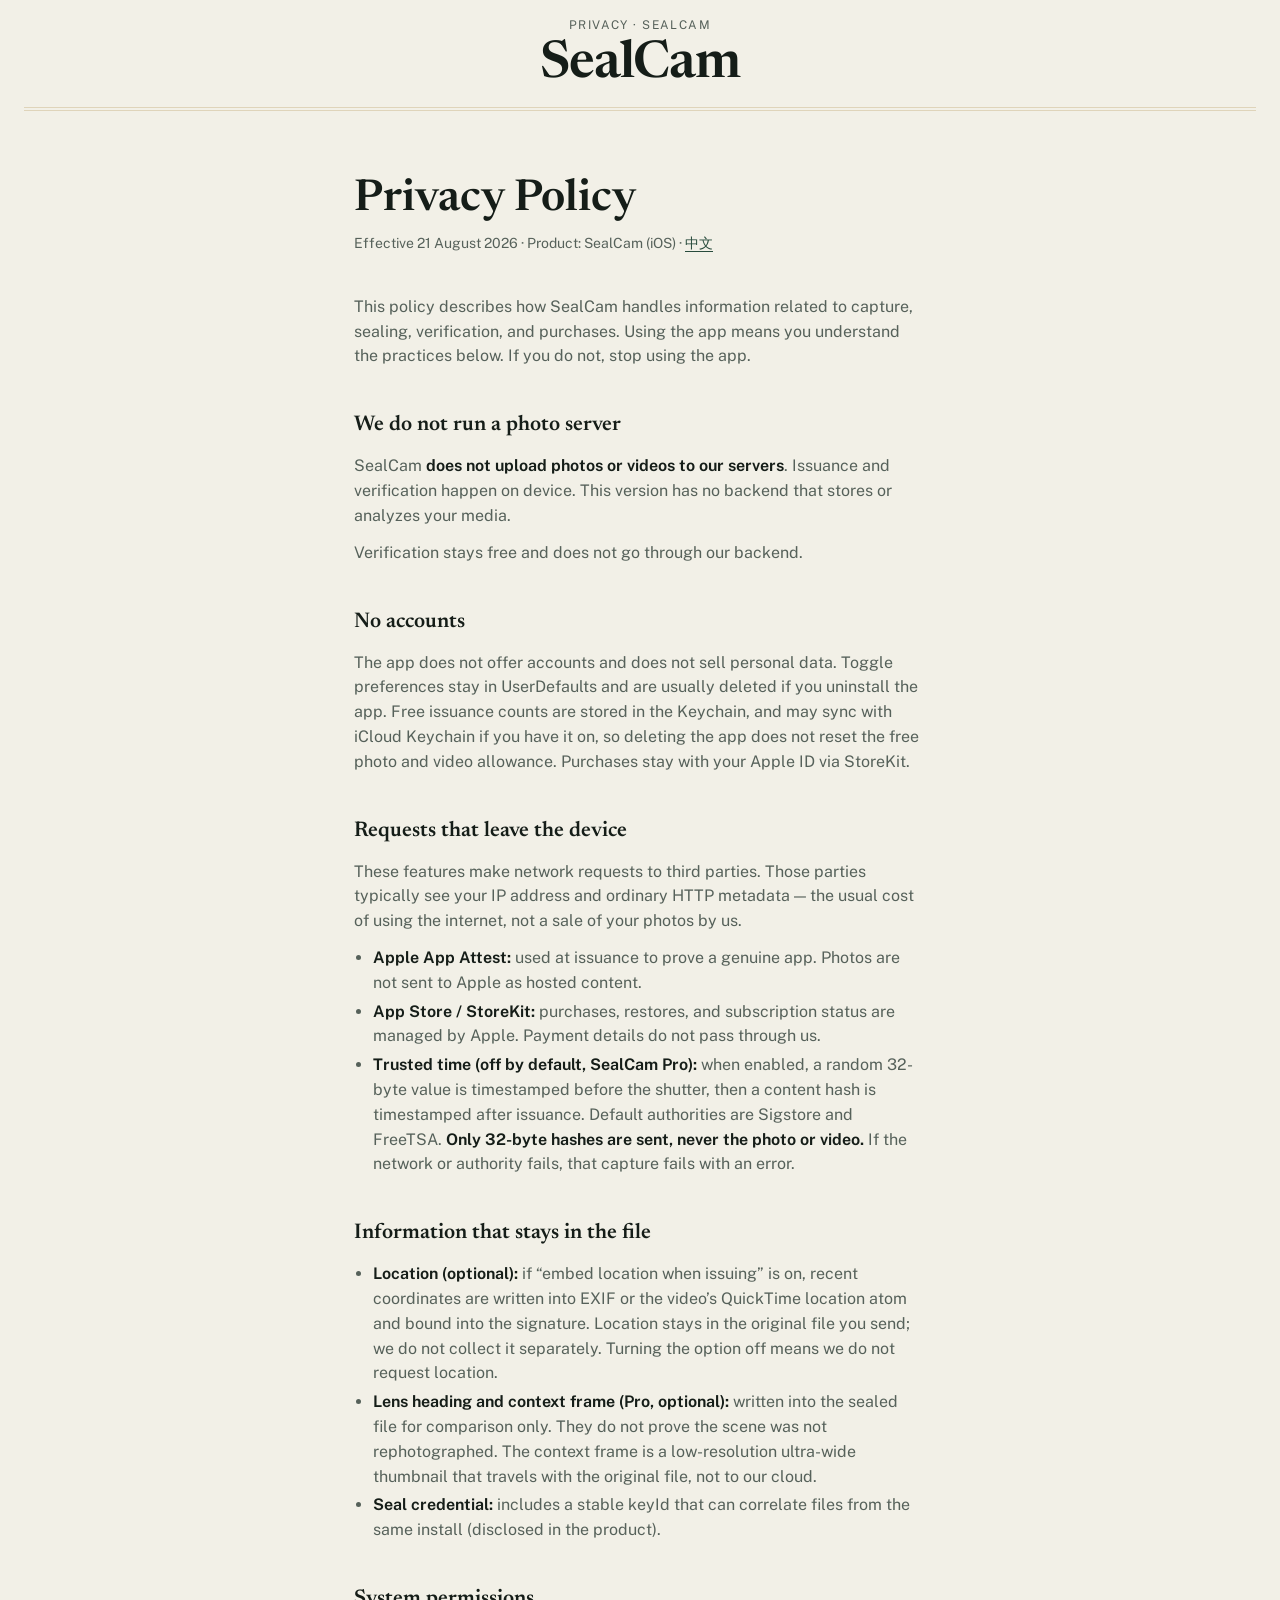
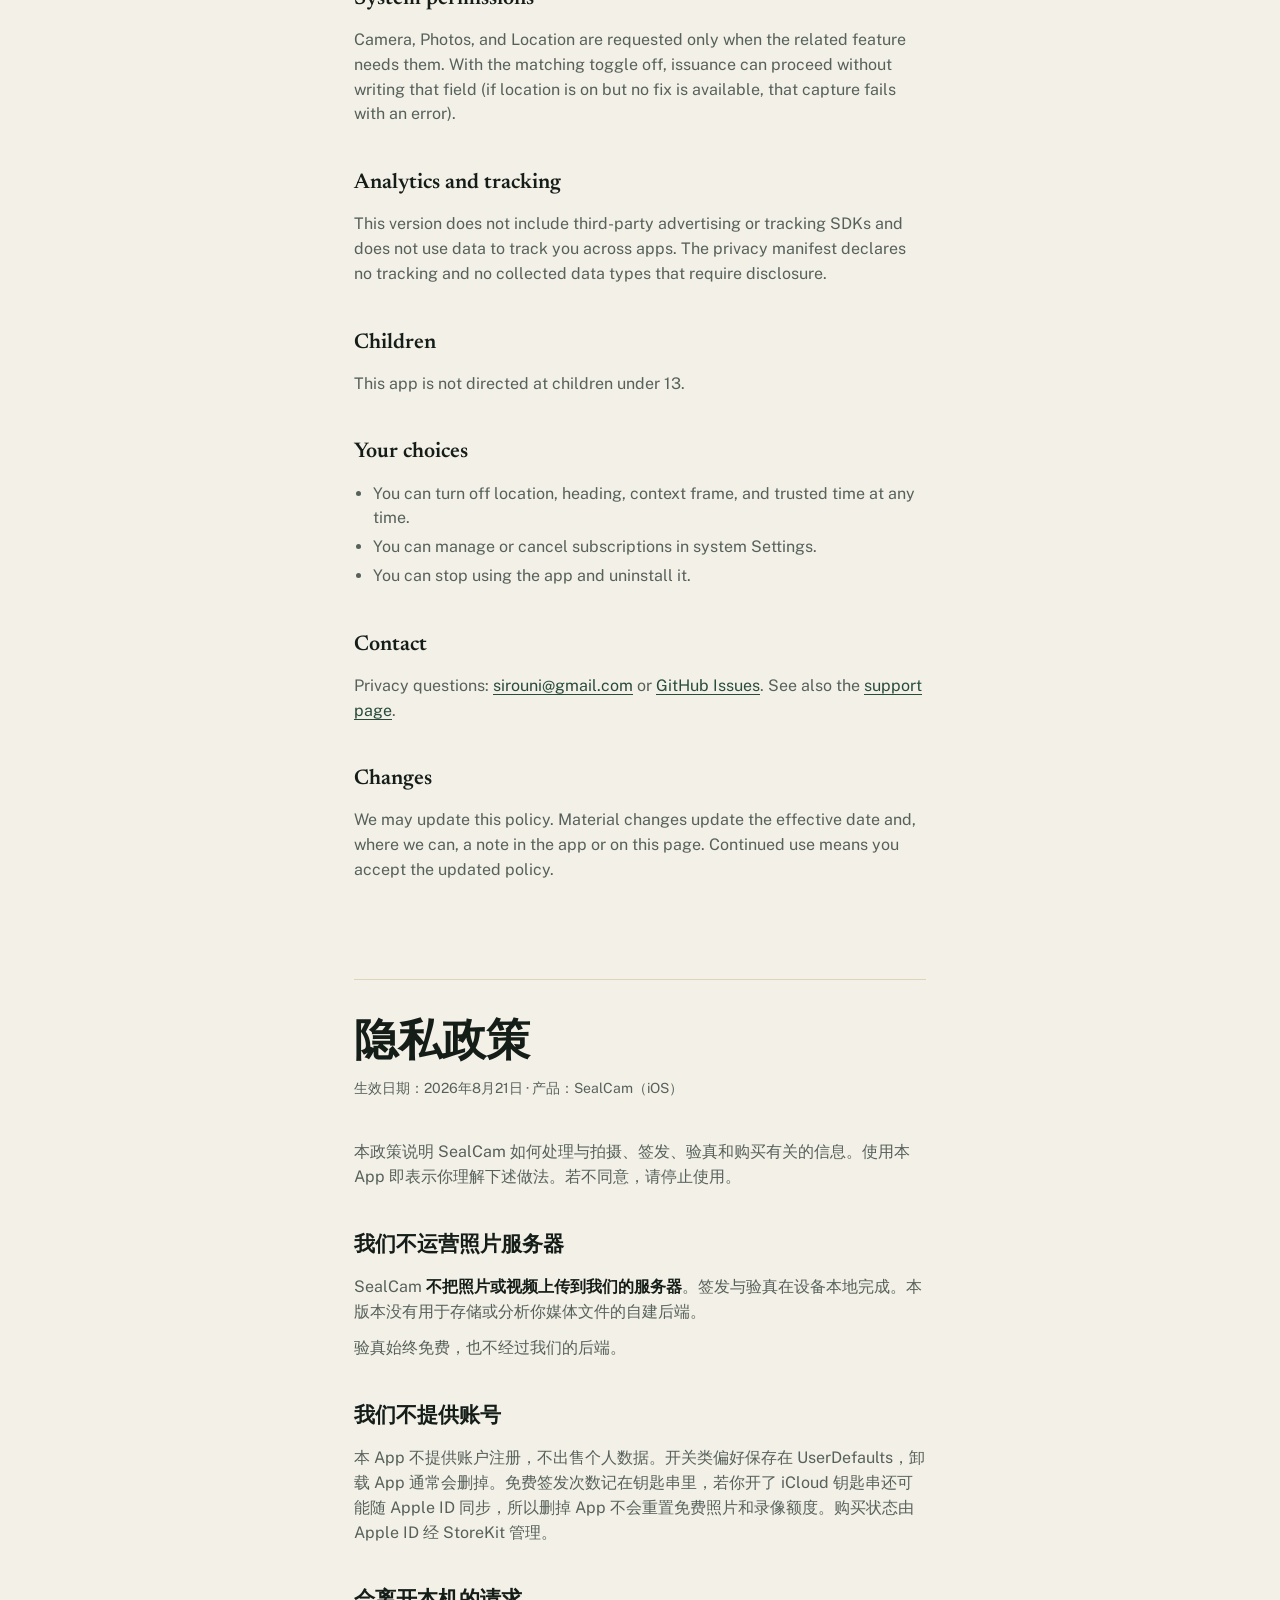
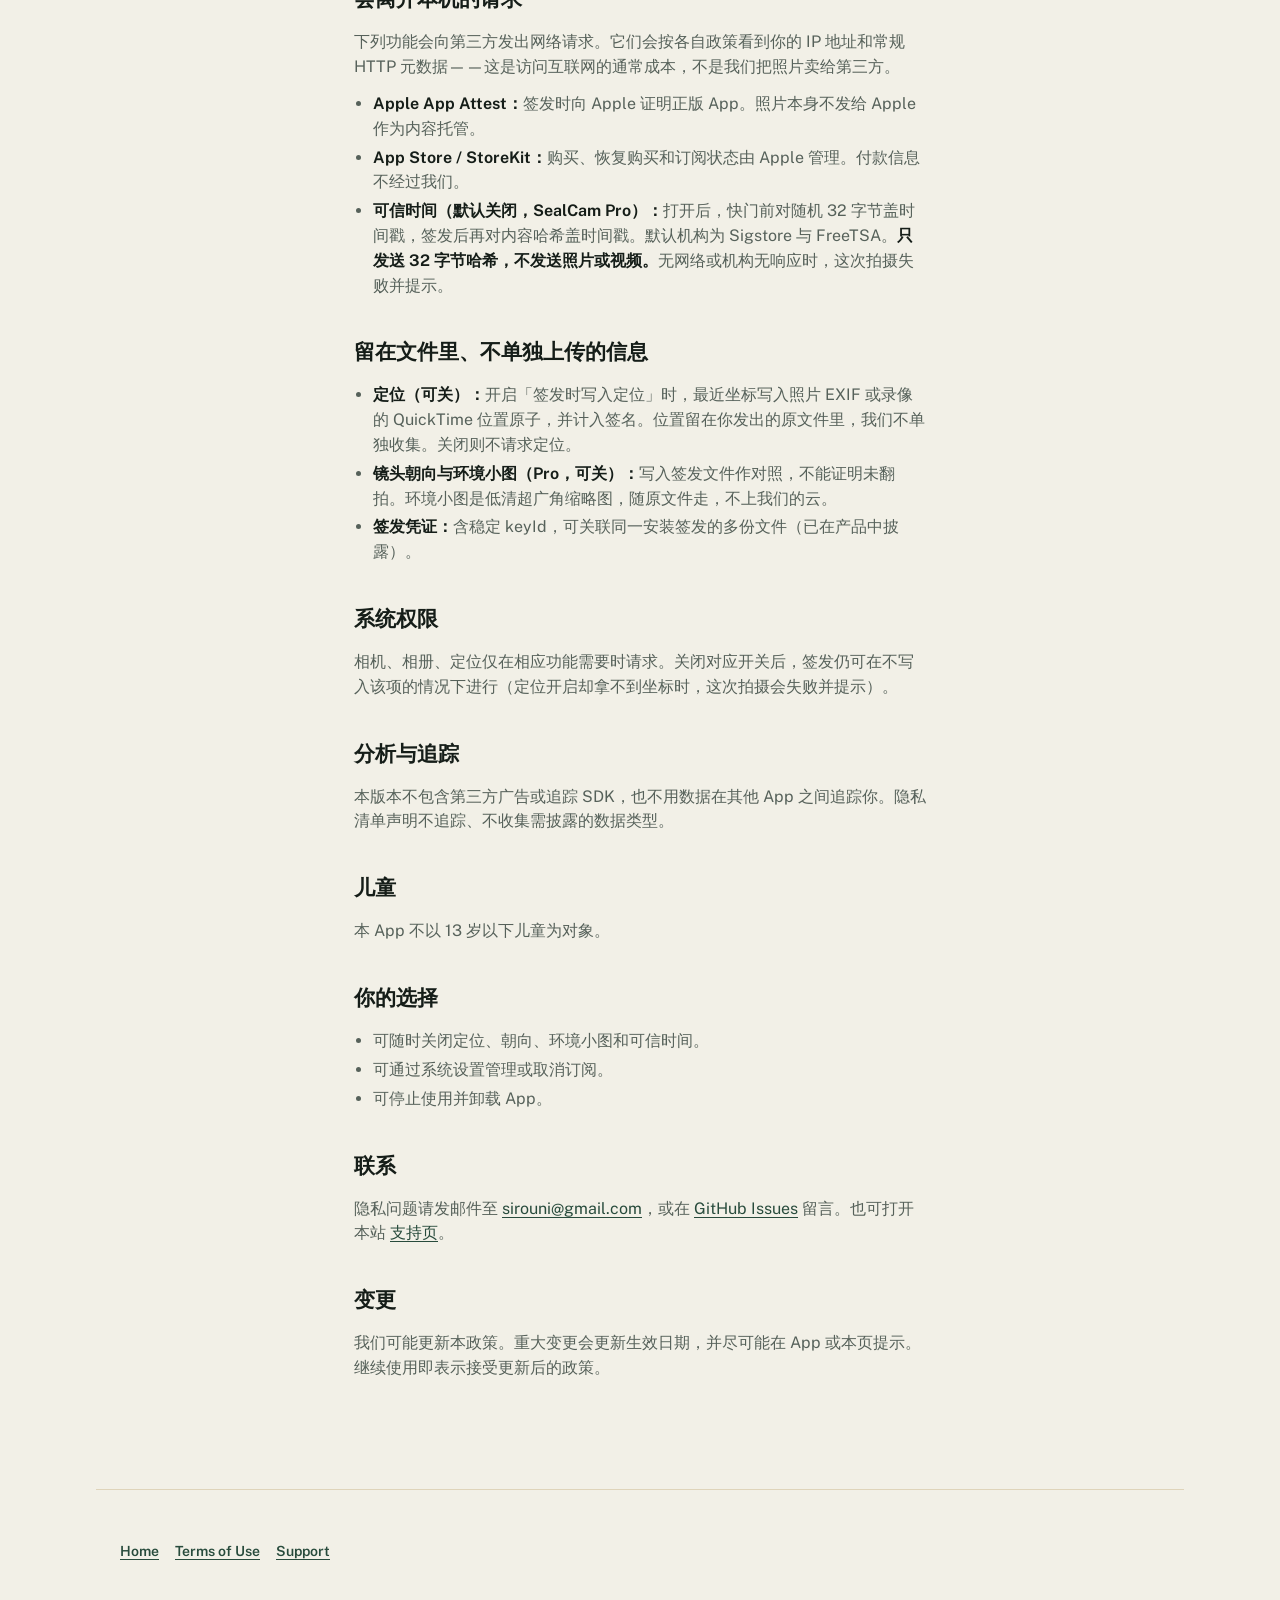
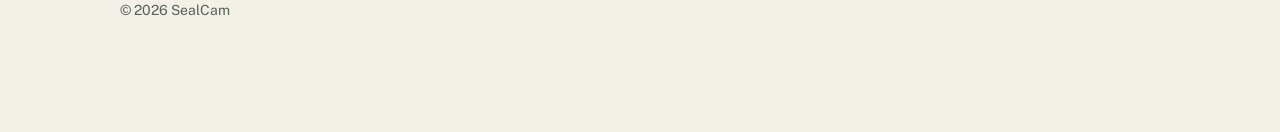
==== commit 11c1ed78: "Note that free issuance counts survive app deletion. Co-authored-by: Cursor <cursoragent@cursor.com>" ====
--- a/privacy.html
+++ b/privacy.html
@@ -28,7 +28,7 @@
     <p>SealCam <strong>does not upload photos or videos to our servers</strong>. Issuance and verification happen on device. This version has no backend that stores or analyzes your media.</p>
     <p>Verification stays free and does not go through our backend.</p>
     <h2>No accounts</h2>
-    <p>The app does not offer accounts and does not sell personal data. Preferences, free-quota counts, and purchase state stay on the device (for example in UserDefaults and Apple StoreKit). Uninstalling the app usually deletes those preferences with it.</p>
+    <p>The app does not offer accounts and does not sell personal data. Toggle preferences stay in UserDefaults and are usually deleted if you uninstall the app. Free issuance counts are stored in the Keychain, and may sync with iCloud Keychain if you have it on, so deleting the app does not reset the free photo and video allowance. Purchases stay with your Apple ID via StoreKit.</p>
     <h2>Requests that leave the device</h2>
     <p>These features make network requests to third parties. Those parties typically see your IP address and ordinary HTTP metadata — the usual cost of using the internet, not a sale of your photos by us.</p>
     <ul>
@@ -67,7 +67,7 @@
       <p>SealCam <strong>不把照片或视频上传到我们的服务器</strong>。签发与验真在设备本地完成。本版本没有用于存储或分析你媒体文件的自建后端。</p>
       <p>验真始终免费，也不经过我们的后端。</p>
       <h2>我们不提供账号</h2>
-      <p>本 App 不提供账户注册，不出售个人数据。偏好、免费额度计数和购买状态保存在本机（例如 UserDefaults 与 Apple 的 StoreKit 收据）。卸载 App 通常会删除本机偏好。</p>
+      <p>本 App 不提供账户注册，不出售个人数据。开关类偏好保存在 UserDefaults，卸载 App 通常会删掉。免费签发次数记在钥匙串里，若你开了 iCloud 钥匙串还可能随 Apple ID 同步，所以删掉 App 不会重置免费照片和录像额度。购买状态由 Apple ID 经 StoreKit 管理。</p>
       <h2>会离开本机的请求</h2>
       <p>下列功能会向第三方发出网络请求。它们会按各自政策看到你的 IP 地址和常规 HTTP 元数据——这是访问互联网的通常成本，不是我们把照片卖给第三方。</p>
       <ul>
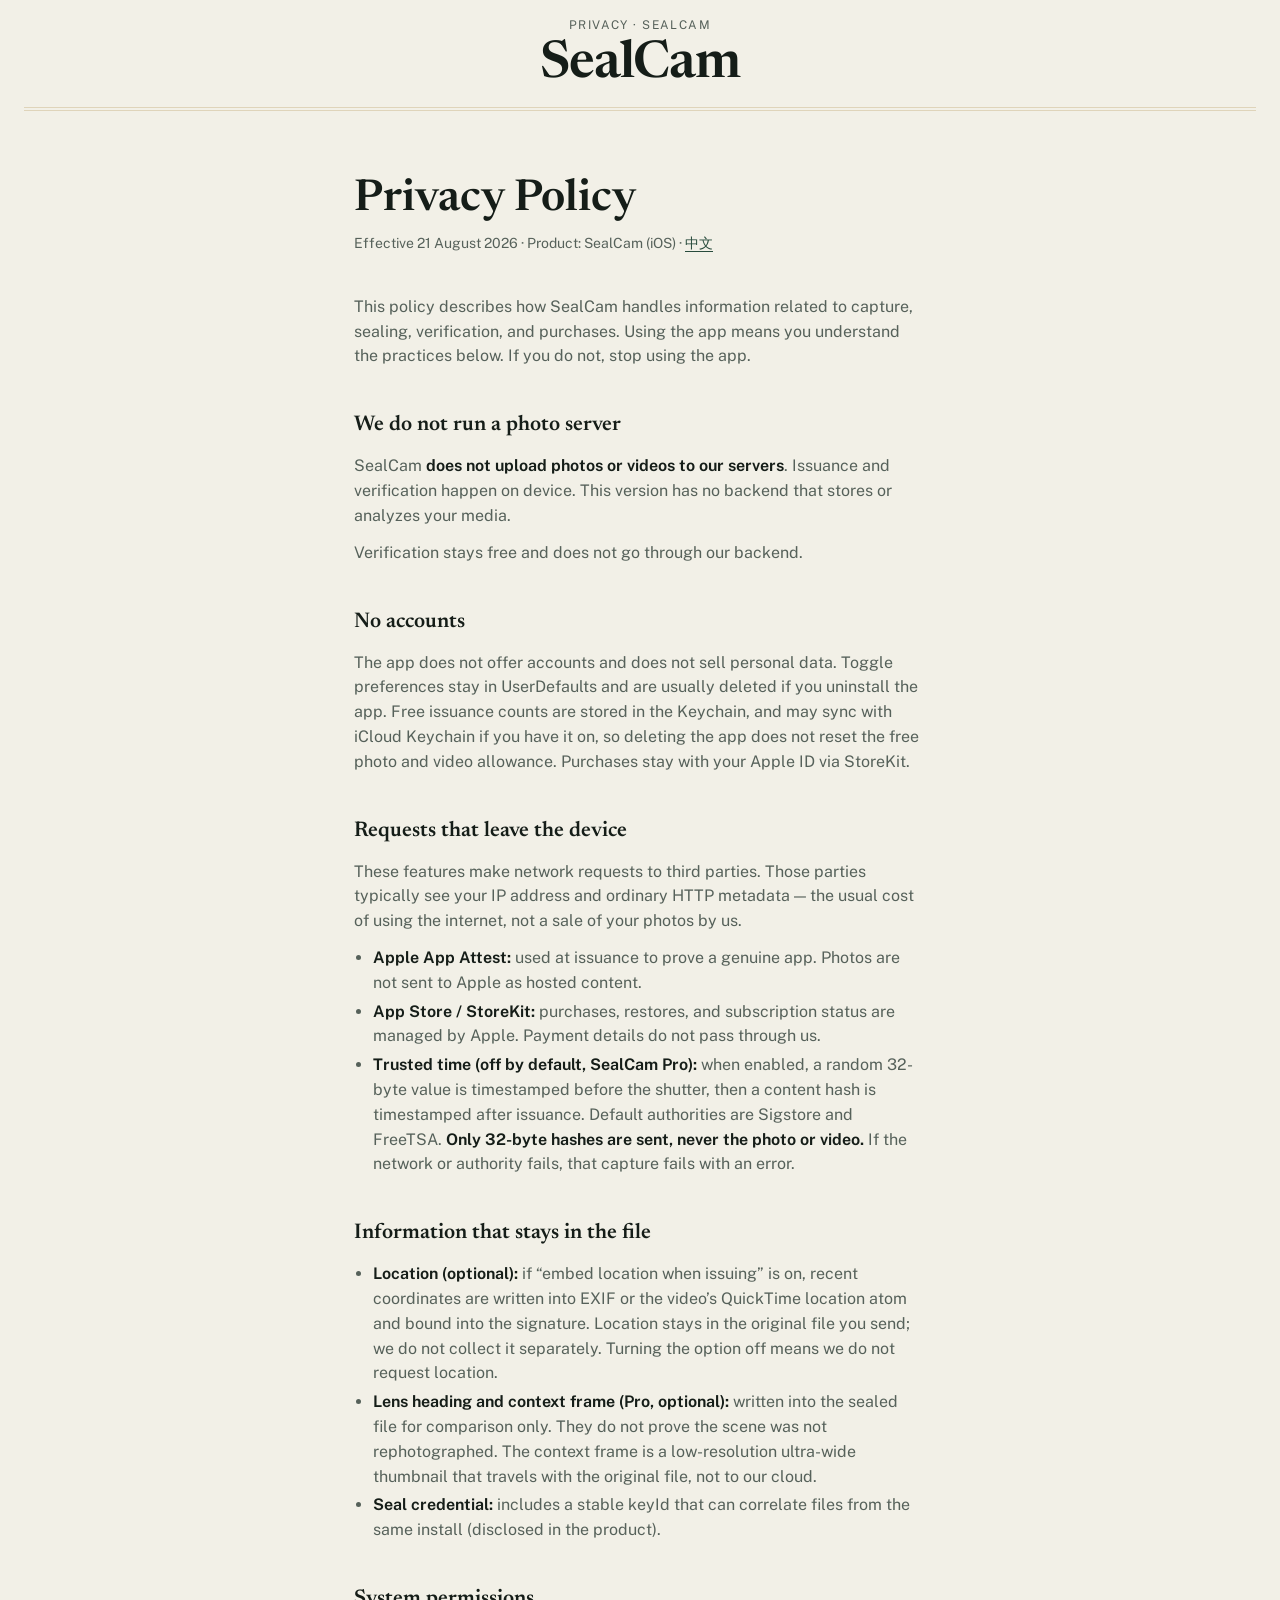
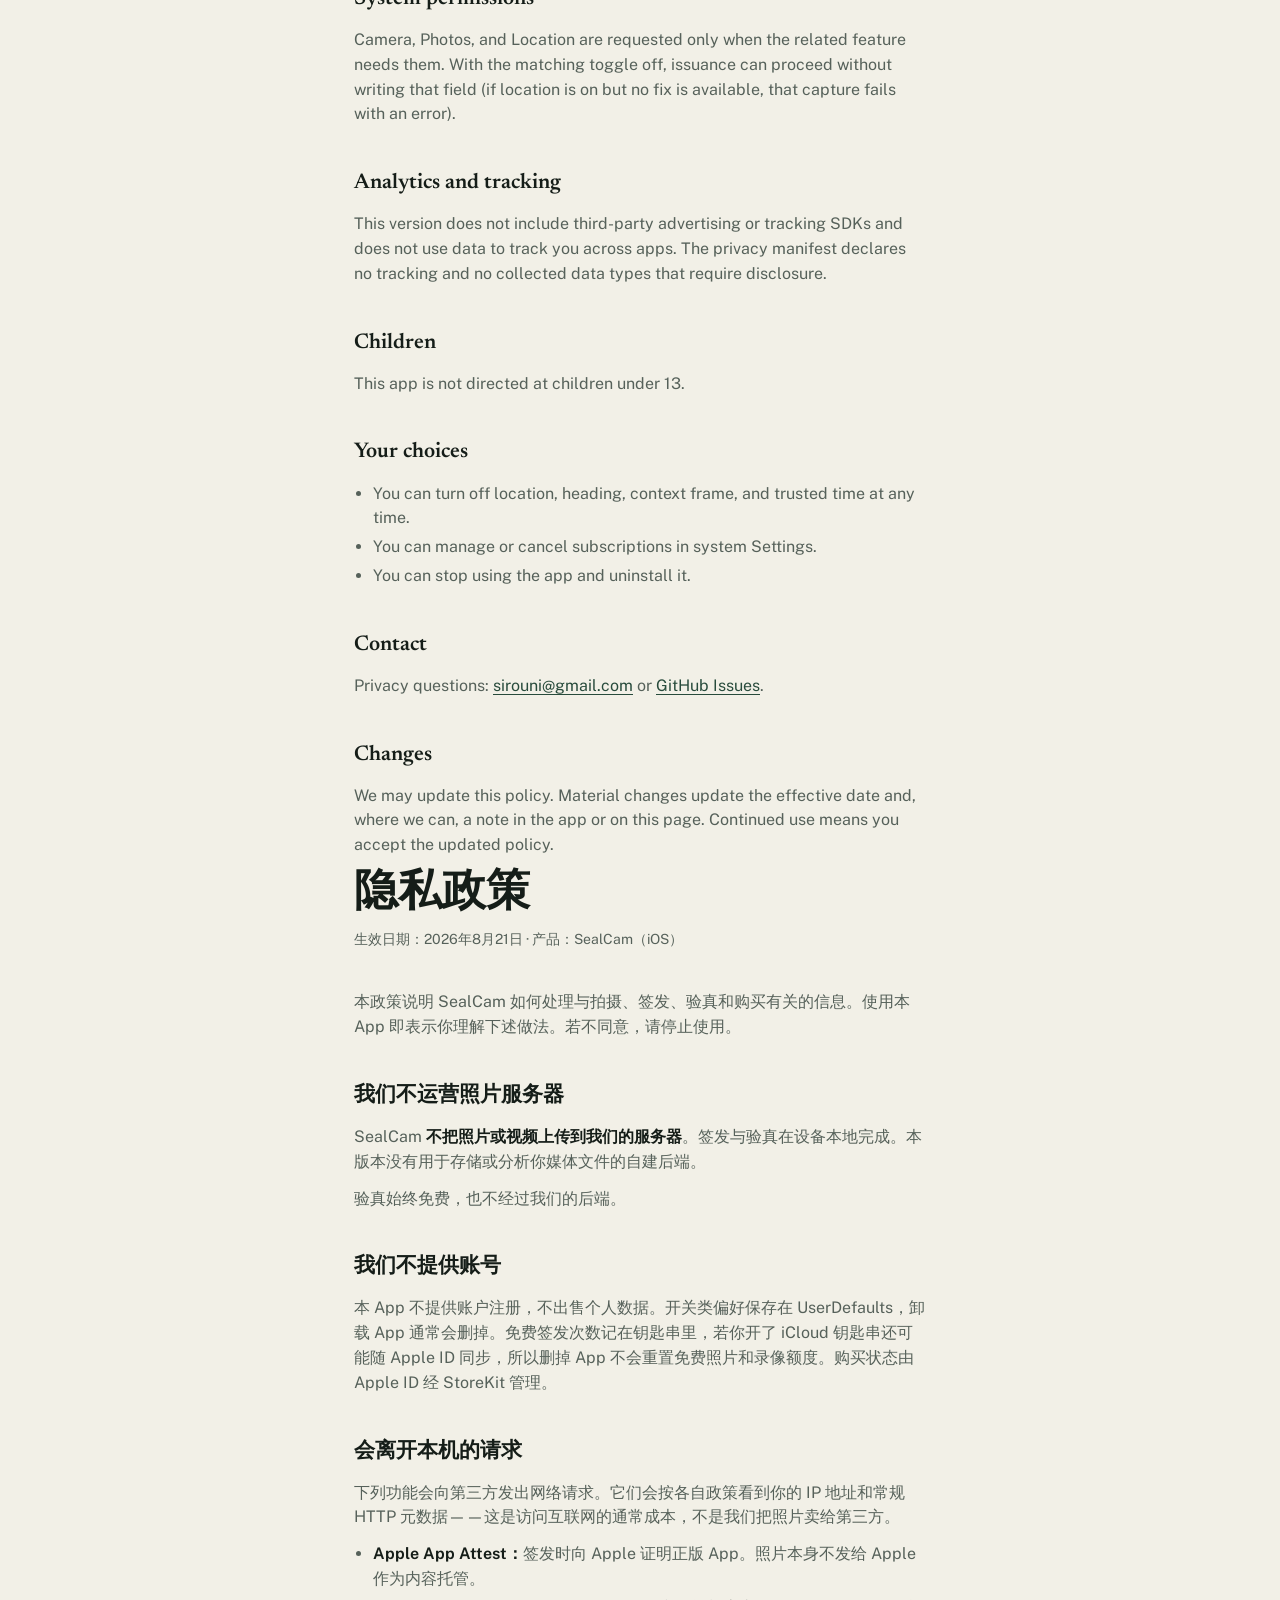
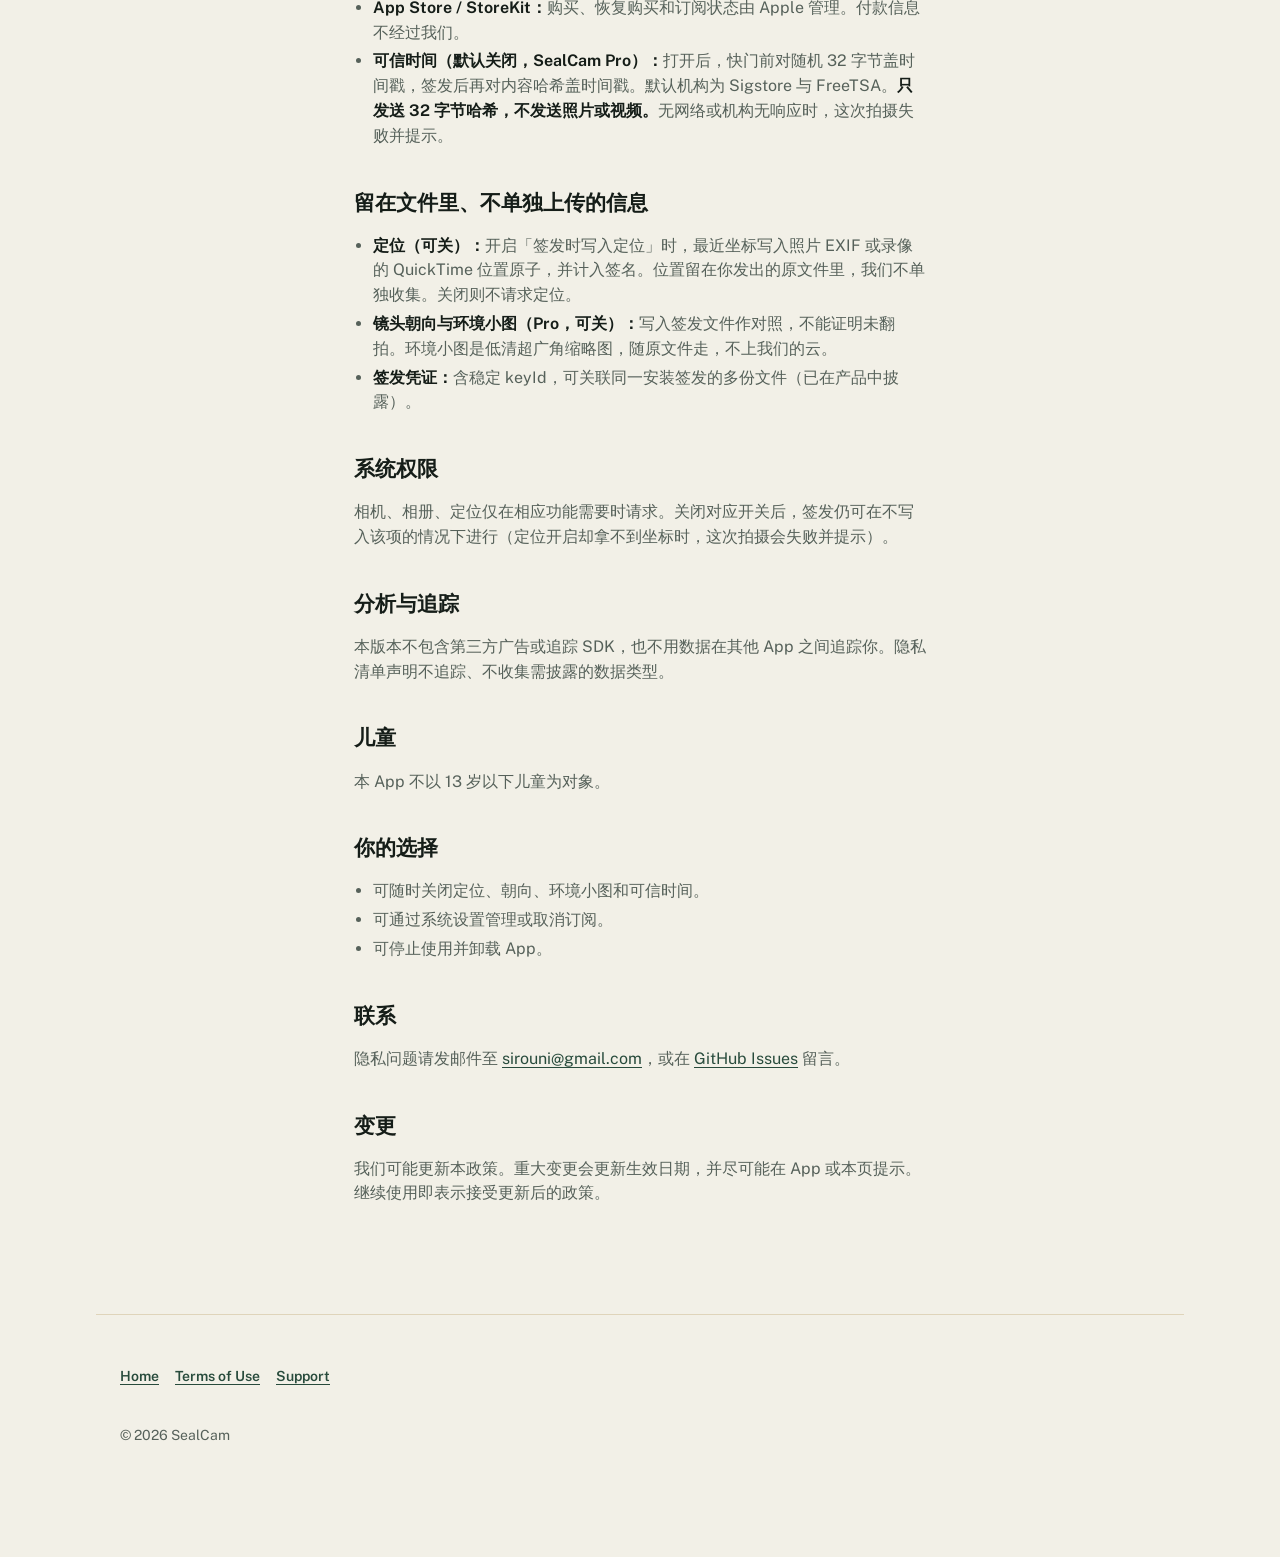
==== commit 1393245b: "Point Support to GitHub Issues. Co-authored-by: Cursor <cursoragent@cursor.com>" ====
--- a/privacy.html
+++ b/privacy.html
@@ -55,7 +55,7 @@
       <li>You can stop using the app and uninstall it.</li>
     </ul>
     <h2>Contact</h2>
-    <p>Privacy questions: <a href="mailto:sirouni@gmail.com">sirouni@gmail.com</a> or <a href="https://github.com/sirouni/sealcam/issues">GitHub Issues</a>. See also the <a href="support.html">support page</a>.</p>
+    <p>Privacy questions: <a href="mailto:sirouni@gmail.com">sirouni@gmail.com</a> or <a href="https://github.com/sirouni/sealcam/issues">GitHub Issues</a>.</p>
     <h2>Changes</h2>
     <p>We may update this policy. Material changes update the effective date and, where we can, a note in the app or on this page. Continued use means you accept the updated policy.</p>
 
@@ -94,7 +94,7 @@
         <li>可停止使用并卸载 App。</li>
       </ul>
       <h2>联系</h2>
-      <p>隐私问题请发邮件至 <a href="mailto:sirouni@gmail.com">sirouni@gmail.com</a>，或在 <a href="https://github.com/sirouni/sealcam/issues">GitHub Issues</a> 留言。也可打开本站 <a href="support.html">支持页</a>。</p>
+      <p>隐私问题请发邮件至 <a href="mailto:sirouni@gmail.com">sirouni@gmail.com</a>，或在 <a href="https://github.com/sirouni/sealcam/issues">GitHub Issues</a> 留言。</p>
       <h2>变更</h2>
       <p>我们可能更新本政策。重大变更会更新生效日期，并尽可能在 App 或本页提示。继续使用即表示接受更新后的政策。</p>
     </section>
@@ -104,7 +104,7 @@
     <nav class="foot-links" aria-label="Legal">
       <a href="./">Home</a>
       <a href="terms.html">Terms of Use</a>
-      <a href="support.html">Support</a>
+      <a href="https://github.com/sirouni/sealcam/issues">Support</a>
     </nav>
     <p>© 2026 SealCam</p>
   </footer>
--- a/styles.css
+++ b/styles.css
@@ -201,7 +201,7 @@
   background: var(--color-wax);
   color: var(--color-button-ink);
   font-family: var(--font-display);
-  font-size: var(--text-xl);
+  font-size: var(--text-lg);
   font-weight: 600;
   letter-spacing: 0.04em;
 }
@@ -395,10 +395,8 @@
   font-weight: 650;
 }
 
-.lang-secondary {
-  margin-top: var(--space-3xl);
-  padding-top: var(--space-xl);
-  border-top: var(--rule-hair) solid var(--color-rule);
+.lang-secondary .steps {
+  margin-top: var(--space-lg);
 }
 
 .btn {
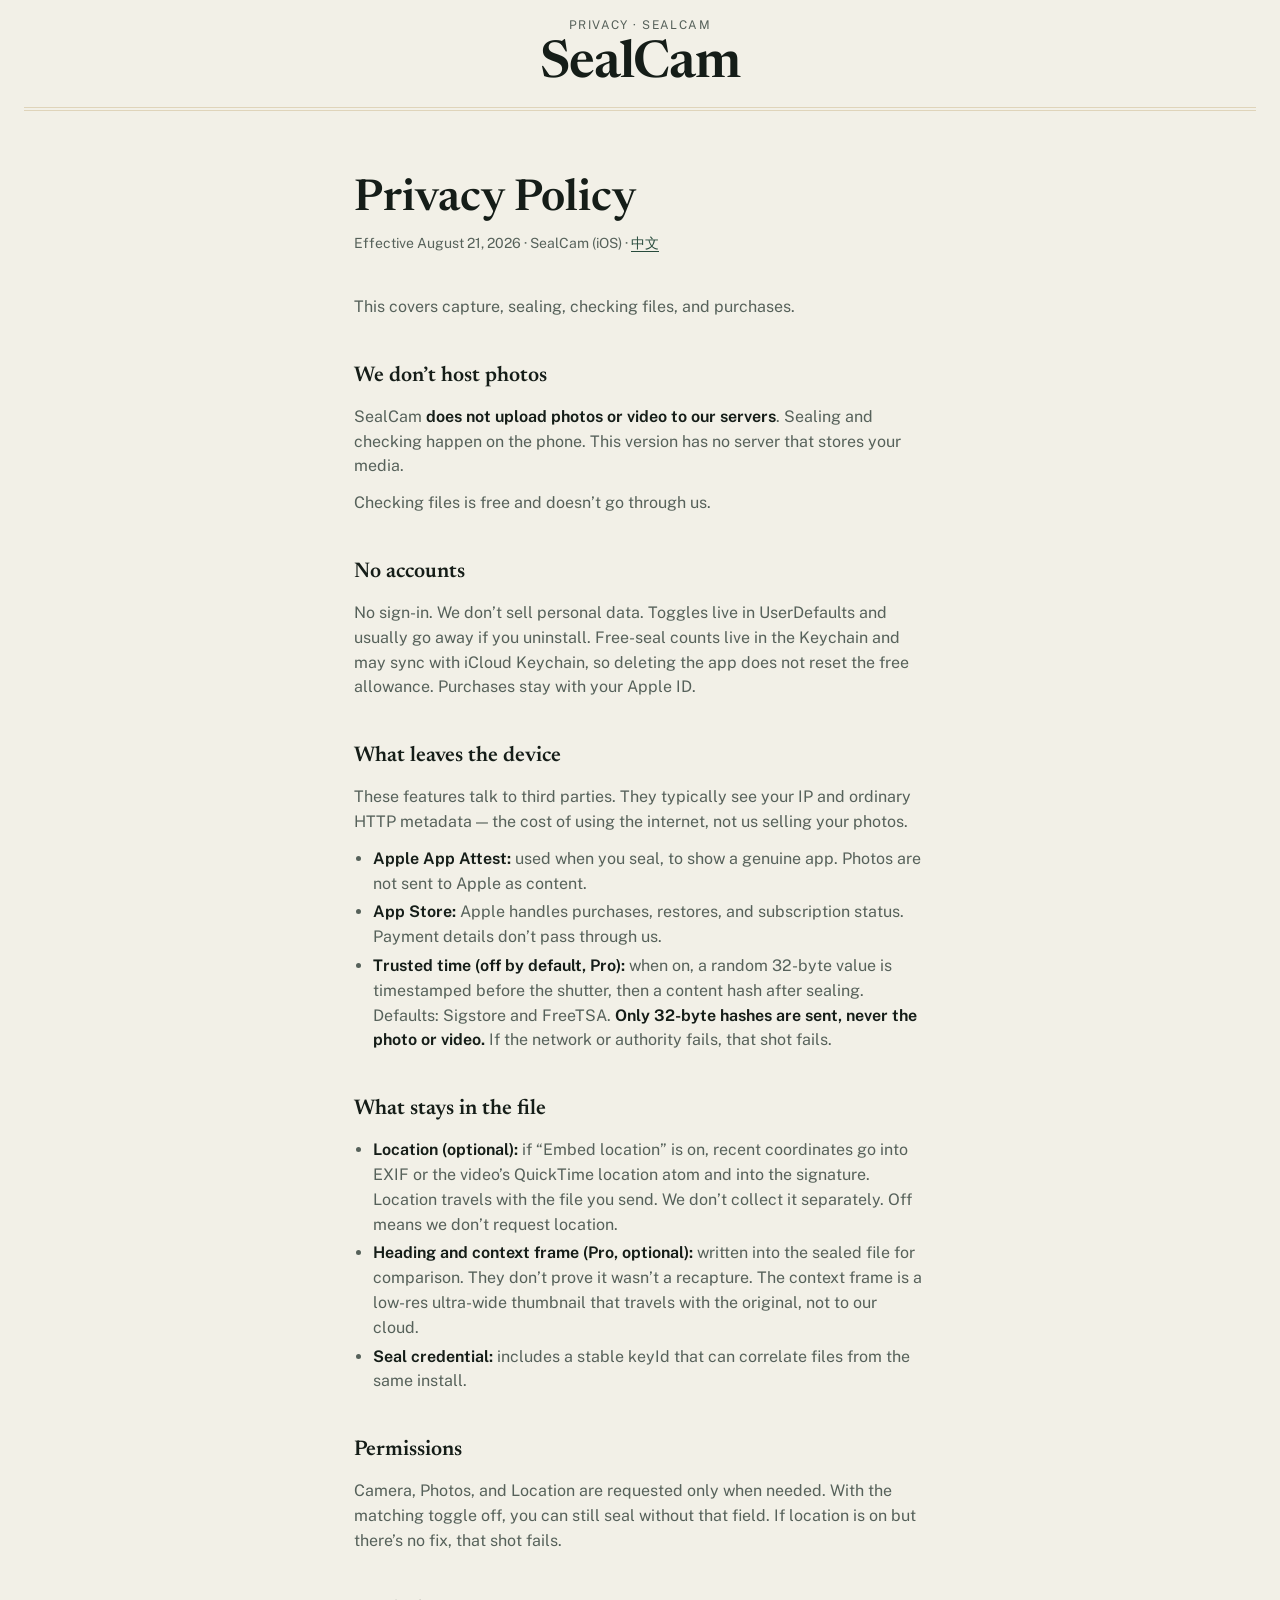
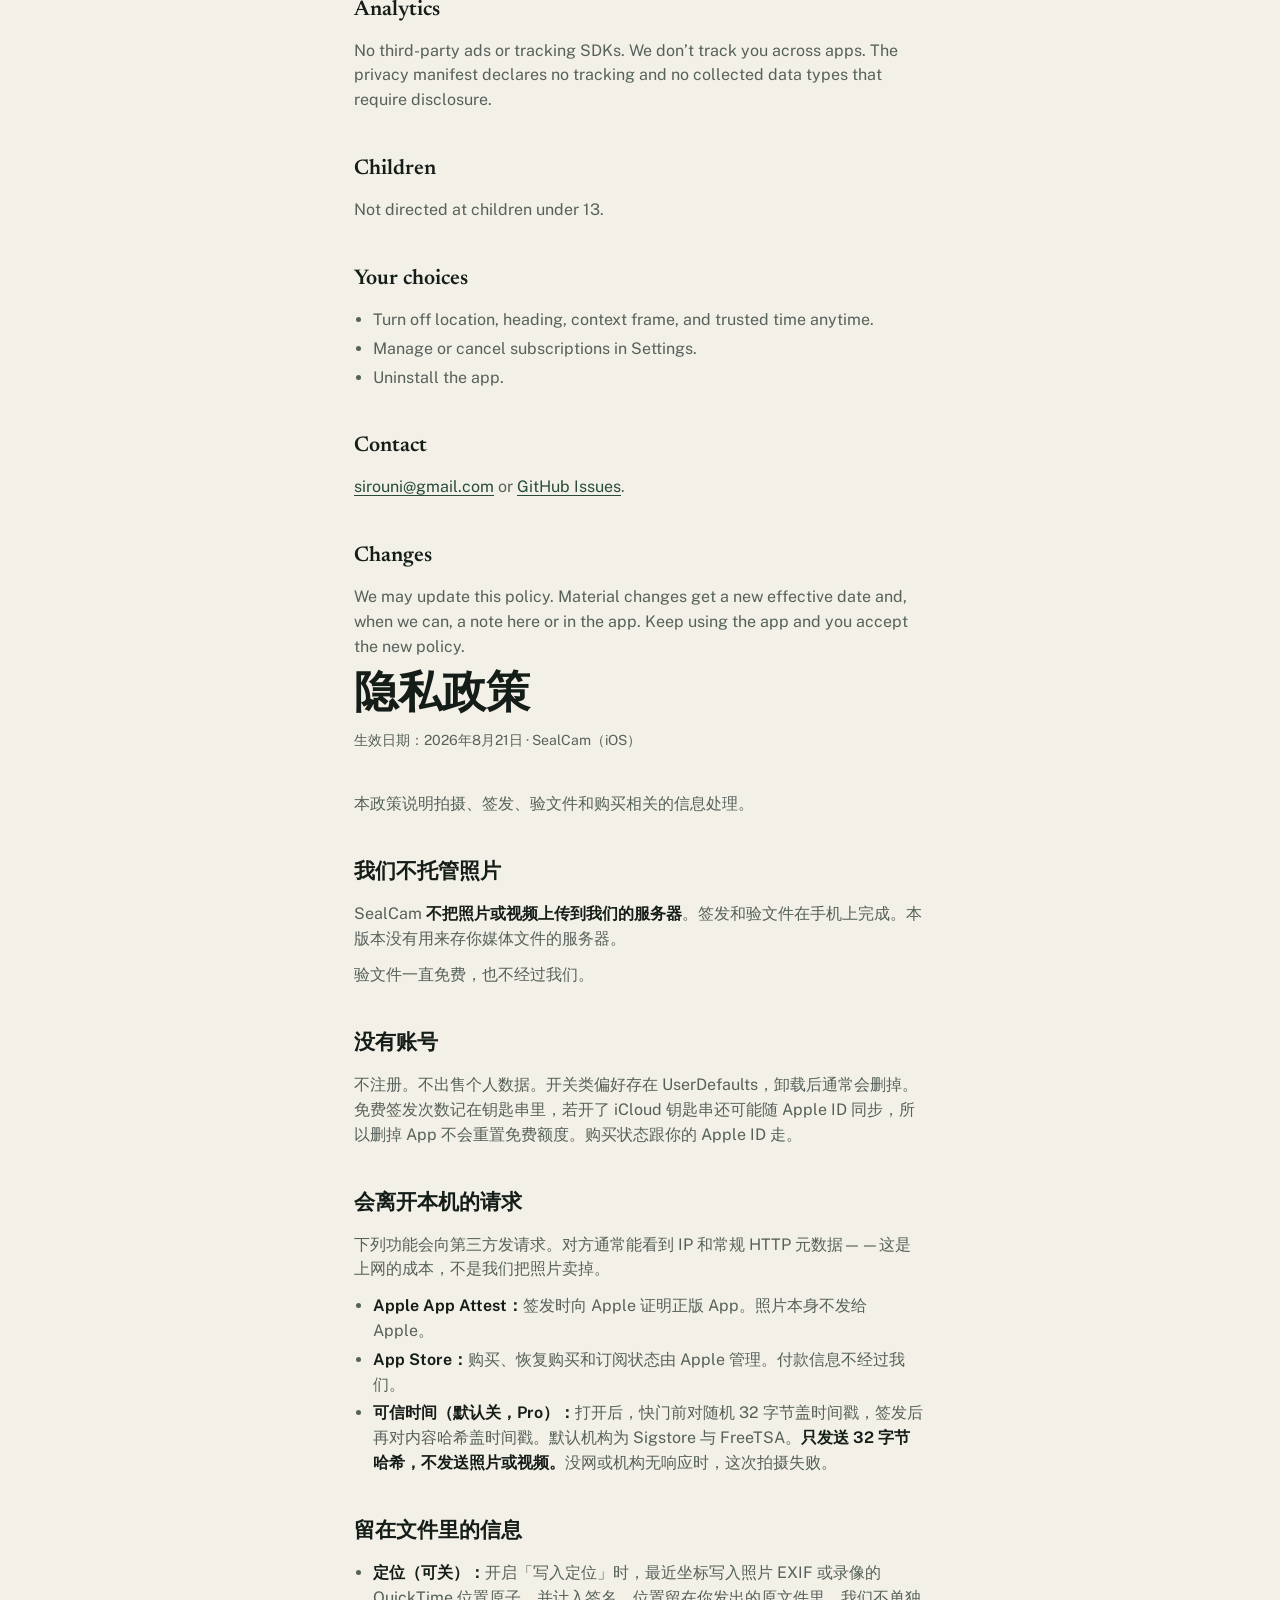
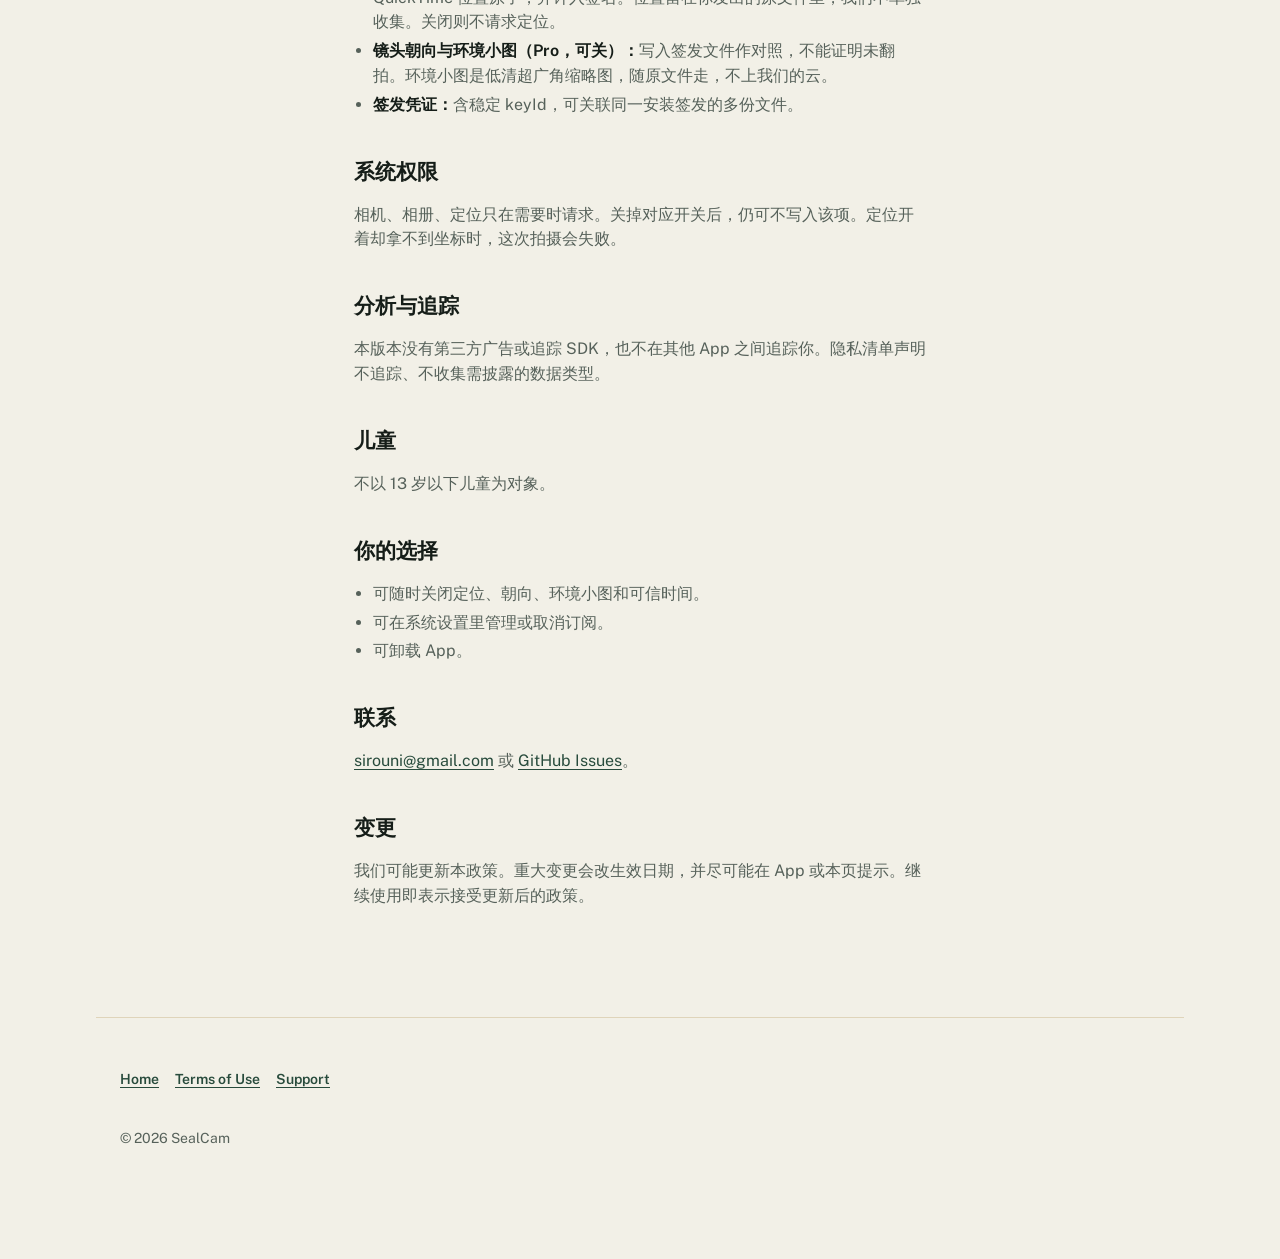
==== commit 0cd7229c: "Tighten public copy: shorter American English, less filler. Co-authored-by: Cursor <cursoragent@curs" ====
--- a/privacy.html
+++ b/privacy.html
@@ -4,7 +4,7 @@
   <meta charset="utf-8">
   <meta name="viewport" content="width=device-width, initial-scale=1">
   <title>Privacy Policy — SealCam</title>
-  <meta name="description" content="SealCam Privacy Policy: photos are not uploaded; verification stays on device.">
+  <meta name="description" content="SealCam does not upload photos. Checking files stays on the phone.">
   <link rel="icon" href="favicon.svg" type="image/svg+xml">
   <link rel="canonical" href="https://sirouni.github.io/sealcam/privacy.html">
   <link rel="preconnect" href="https://fonts.googleapis.com">
@@ -22,81 +22,81 @@
 
   <main id="main" class="wrap doc">
     <h1>Privacy Policy</h1>
-    <p class="date">Effective 21 August 2026 · Product: SealCam (iOS) · <a href="#zh">中文</a></p>
-    <p>This policy describes how SealCam handles information related to capture, sealing, verification, and purchases. Using the app means you understand the practices below. If you do not, stop using the app.</p>
-    <h2>We do not run a photo server</h2>
-    <p>SealCam <strong>does not upload photos or videos to our servers</strong>. Issuance and verification happen on device. This version has no backend that stores or analyzes your media.</p>
-    <p>Verification stays free and does not go through our backend.</p>
+    <p class="date">Effective August 21, 2026 · SealCam (iOS) · <a href="#zh">中文</a></p>
+    <p>This covers capture, sealing, checking files, and purchases.</p>
+    <h2>We don’t host photos</h2>
+    <p>SealCam <strong>does not upload photos or video to our servers</strong>. Sealing and checking happen on the phone. This version has no server that stores your media.</p>
+    <p>Checking files is free and doesn’t go through us.</p>
     <h2>No accounts</h2>
-    <p>The app does not offer accounts and does not sell personal data. Toggle preferences stay in UserDefaults and are usually deleted if you uninstall the app. Free issuance counts are stored in the Keychain, and may sync with iCloud Keychain if you have it on, so deleting the app does not reset the free photo and video allowance. Purchases stay with your Apple ID via StoreKit.</p>
-    <h2>Requests that leave the device</h2>
-    <p>These features make network requests to third parties. Those parties typically see your IP address and ordinary HTTP metadata — the usual cost of using the internet, not a sale of your photos by us.</p>
+    <p>No sign-in. We don’t sell personal data. Toggles live in UserDefaults and usually go away if you uninstall. Free-seal counts live in the Keychain and may sync with iCloud Keychain, so deleting the app does not reset the free allowance. Purchases stay with your Apple ID.</p>
+    <h2>What leaves the device</h2>
+    <p>These features talk to third parties. They typically see your IP and ordinary HTTP metadata — the cost of using the internet, not us selling your photos.</p>
     <ul>
-      <li><strong>Apple App Attest:</strong> used at issuance to prove a genuine app. Photos are not sent to Apple as hosted content.</li>
-      <li><strong>App Store / StoreKit:</strong> purchases, restores, and subscription status are managed by Apple. Payment details do not pass through us.</li>
-      <li><strong>Trusted time (off by default, SealCam Pro):</strong> when enabled, a random 32-byte value is timestamped before the shutter, then a content hash is timestamped after issuance. Default authorities are Sigstore and FreeTSA. <strong>Only 32-byte hashes are sent, never the photo or video.</strong> If the network or authority fails, that capture fails with an error.</li>
+      <li><strong>Apple App Attest:</strong> used when you seal, to show a genuine app. Photos are not sent to Apple as content.</li>
+      <li><strong>App Store:</strong> Apple handles purchases, restores, and subscription status. Payment details don’t pass through us.</li>
+      <li><strong>Trusted time (off by default, Pro):</strong> when on, a random 32-byte value is timestamped before the shutter, then a content hash after sealing. Defaults: Sigstore and FreeTSA. <strong>Only 32-byte hashes are sent, never the photo or video.</strong> If the network or authority fails, that shot fails.</li>
     </ul>
-    <h2>Information that stays in the file</h2>
+    <h2>What stays in the file</h2>
     <ul>
-      <li><strong>Location (optional):</strong> if “embed location when issuing” is on, recent coordinates are written into EXIF or the video’s QuickTime location atom and bound into the signature. Location stays in the original file you send; we do not collect it separately. Turning the option off means we do not request location.</li>
-      <li><strong>Lens heading and context frame (Pro, optional):</strong> written into the sealed file for comparison only. They do not prove the scene was not rephotographed. The context frame is a low-resolution ultra-wide thumbnail that travels with the original file, not to our cloud.</li>
-      <li><strong>Seal credential:</strong> includes a stable keyId that can correlate files from the same install (disclosed in the product).</li>
+      <li><strong>Location (optional):</strong> if “Embed location” is on, recent coordinates go into EXIF or the video’s QuickTime location atom and into the signature. Location travels with the file you send. We don’t collect it separately. Off means we don’t request location.</li>
+      <li><strong>Heading and context frame (Pro, optional):</strong> written into the sealed file for comparison. They don’t prove it wasn’t a recapture. The context frame is a low-res ultra-wide thumbnail that travels with the original, not to our cloud.</li>
+      <li><strong>Seal credential:</strong> includes a stable keyId that can correlate files from the same install.</li>
     </ul>
-    <h2>System permissions</h2>
-    <p>Camera, Photos, and Location are requested only when the related feature needs them. With the matching toggle off, issuance can proceed without writing that field (if location is on but no fix is available, that capture fails with an error).</p>
-    <h2>Analytics and tracking</h2>
-    <p>This version does not include third-party advertising or tracking SDKs and does not use data to track you across apps. The privacy manifest declares no tracking and no collected data types that require disclosure.</p>
+    <h2>Permissions</h2>
+    <p>Camera, Photos, and Location are requested only when needed. With the matching toggle off, you can still seal without that field. If location is on but there’s no fix, that shot fails.</p>
+    <h2>Analytics</h2>
+    <p>No third-party ads or tracking SDKs. We don’t track you across apps. The privacy manifest declares no tracking and no collected data types that require disclosure.</p>
     <h2>Children</h2>
-    <p>This app is not directed at children under 13.</p>
+    <p>Not directed at children under 13.</p>
     <h2>Your choices</h2>
     <ul>
-      <li>You can turn off location, heading, context frame, and trusted time at any time.</li>
-      <li>You can manage or cancel subscriptions in system Settings.</li>
-      <li>You can stop using the app and uninstall it.</li>
+      <li>Turn off location, heading, context frame, and trusted time anytime.</li>
+      <li>Manage or cancel subscriptions in Settings.</li>
+      <li>Uninstall the app.</li>
     </ul>
     <h2>Contact</h2>
-    <p>Privacy questions: <a href="mailto:sirouni@gmail.com">sirouni@gmail.com</a> or <a href="https://github.com/sirouni/sealcam/issues">GitHub Issues</a>.</p>
+    <p><a href="mailto:sirouni@gmail.com">sirouni@gmail.com</a> or <a href="https://github.com/sirouni/sealcam/issues">GitHub Issues</a>.</p>
     <h2>Changes</h2>
-    <p>We may update this policy. Material changes update the effective date and, where we can, a note in the app or on this page. Continued use means you accept the updated policy.</p>
+    <p>We may update this policy. Material changes get a new effective date and, when we can, a note here or in the app. Keep using the app and you accept the new policy.</p>
 
     <section class="lang-secondary" lang="zh-Hans" id="zh">
       <h1>隐私政策</h1>
-      <p class="date">生效日期：2026年8月21日 · 产品：SealCam（iOS）</p>
-      <p>本政策说明 SealCam 如何处理与拍摄、签发、验真和购买有关的信息。使用本 App 即表示你理解下述做法。若不同意，请停止使用。</p>
-      <h2>我们不运营照片服务器</h2>
-      <p>SealCam <strong>不把照片或视频上传到我们的服务器</strong>。签发与验真在设备本地完成。本版本没有用于存储或分析你媒体文件的自建后端。</p>
-      <p>验真始终免费，也不经过我们的后端。</p>
-      <h2>我们不提供账号</h2>
-      <p>本 App 不提供账户注册，不出售个人数据。开关类偏好保存在 UserDefaults，卸载 App 通常会删掉。免费签发次数记在钥匙串里，若你开了 iCloud 钥匙串还可能随 Apple ID 同步，所以删掉 App 不会重置免费照片和录像额度。购买状态由 Apple ID 经 StoreKit 管理。</p>
+      <p class="date">生效日期：2026年8月21日 · SealCam（iOS）</p>
+      <p>本政策说明拍摄、签发、验文件和购买相关的信息处理。</p>
+      <h2>我们不托管照片</h2>
+      <p>SealCam <strong>不把照片或视频上传到我们的服务器</strong>。签发和验文件在手机上完成。本版本没有用来存你媒体文件的服务器。</p>
+      <p>验文件一直免费，也不经过我们。</p>
+      <h2>没有账号</h2>
+      <p>不注册。不出售个人数据。开关类偏好存在 UserDefaults，卸载后通常会删掉。免费签发次数记在钥匙串里，若开了 iCloud 钥匙串还可能随 Apple ID 同步，所以删掉 App 不会重置免费额度。购买状态跟你的 Apple ID 走。</p>
       <h2>会离开本机的请求</h2>
-      <p>下列功能会向第三方发出网络请求。它们会按各自政策看到你的 IP 地址和常规 HTTP 元数据——这是访问互联网的通常成本，不是我们把照片卖给第三方。</p>
+      <p>下列功能会向第三方发请求。对方通常能看到 IP 和常规 HTTP 元数据——这是上网的成本，不是我们把照片卖掉。</p>
       <ul>
-        <li><strong>Apple App Attest：</strong>签发时向 Apple 证明正版 App。照片本身不发给 Apple 作为内容托管。</li>
-        <li><strong>App Store / StoreKit：</strong>购买、恢复购买和订阅状态由 Apple 管理。付款信息不经过我们。</li>
-        <li><strong>可信时间（默认关闭，SealCam Pro）：</strong>打开后，快门前对随机 32 字节盖时间戳，签发后再对内容哈希盖时间戳。默认机构为 Sigstore 与 FreeTSA。<strong>只发送 32 字节哈希，不发送照片或视频。</strong>无网络或机构无响应时，这次拍摄失败并提示。</li>
+        <li><strong>Apple App Attest：</strong>签发时向 Apple 证明正版 App。照片本身不发给 Apple。</li>
+        <li><strong>App Store：</strong>购买、恢复购买和订阅状态由 Apple 管理。付款信息不经过我们。</li>
+        <li><strong>可信时间（默认关，Pro）：</strong>打开后，快门前对随机 32 字节盖时间戳，签发后再对内容哈希盖时间戳。默认机构为 Sigstore 与 FreeTSA。<strong>只发送 32 字节哈希，不发送照片或视频。</strong>没网或机构无响应时，这次拍摄失败。</li>
       </ul>
-      <h2>留在文件里、不单独上传的信息</h2>
+      <h2>留在文件里的信息</h2>
       <ul>
-        <li><strong>定位（可关）：</strong>开启「签发时写入定位」时，最近坐标写入照片 EXIF 或录像的 QuickTime 位置原子，并计入签名。位置留在你发出的原文件里，我们不单独收集。关闭则不请求定位。</li>
+        <li><strong>定位（可关）：</strong>开启「写入定位」时，最近坐标写入照片 EXIF 或录像的 QuickTime 位置原子，并计入签名。位置留在你发出的原文件里，我们不单独收集。关闭则不请求定位。</li>
         <li><strong>镜头朝向与环境小图（Pro，可关）：</strong>写入签发文件作对照，不能证明未翻拍。环境小图是低清超广角缩略图，随原文件走，不上我们的云。</li>
-        <li><strong>签发凭证：</strong>含稳定 keyId，可关联同一安装签发的多份文件（已在产品中披露）。</li>
+        <li><strong>签发凭证：</strong>含稳定 keyId，可关联同一安装签发的多份文件。</li>
       </ul>
       <h2>系统权限</h2>
-      <p>相机、相册、定位仅在相应功能需要时请求。关闭对应开关后，签发仍可在不写入该项的情况下进行（定位开启却拿不到坐标时，这次拍摄会失败并提示）。</p>
+      <p>相机、相册、定位只在需要时请求。关掉对应开关后，仍可不写入该项。定位开着却拿不到坐标时，这次拍摄会失败。</p>
       <h2>分析与追踪</h2>
-      <p>本版本不包含第三方广告或追踪 SDK，也不用数据在其他 App 之间追踪你。隐私清单声明不追踪、不收集需披露的数据类型。</p>
+      <p>本版本没有第三方广告或追踪 SDK，也不在其他 App 之间追踪你。隐私清单声明不追踪、不收集需披露的数据类型。</p>
       <h2>儿童</h2>
-      <p>本 App 不以 13 岁以下儿童为对象。</p>
+      <p>不以 13 岁以下儿童为对象。</p>
       <h2>你的选择</h2>
       <ul>
         <li>可随时关闭定位、朝向、环境小图和可信时间。</li>
-        <li>可通过系统设置管理或取消订阅。</li>
-        <li>可停止使用并卸载 App。</li>
+        <li>可在系统设置里管理或取消订阅。</li>
+        <li>可卸载 App。</li>
       </ul>
       <h2>联系</h2>
-      <p>隐私问题请发邮件至 <a href="mailto:sirouni@gmail.com">sirouni@gmail.com</a>，或在 <a href="https://github.com/sirouni/sealcam/issues">GitHub Issues</a> 留言。</p>
+      <p><a href="mailto:sirouni@gmail.com">sirouni@gmail.com</a> 或 <a href="https://github.com/sirouni/sealcam/issues">GitHub Issues</a>。</p>
       <h2>变更</h2>
-      <p>我们可能更新本政策。重大变更会更新生效日期，并尽可能在 App 或本页提示。继续使用即表示接受更新后的政策。</p>
+      <p>我们可能更新本政策。重大变更会改生效日期，并尽可能在 App 或本页提示。继续使用即表示接受更新后的政策。</p>
     </section>
   </main>
 
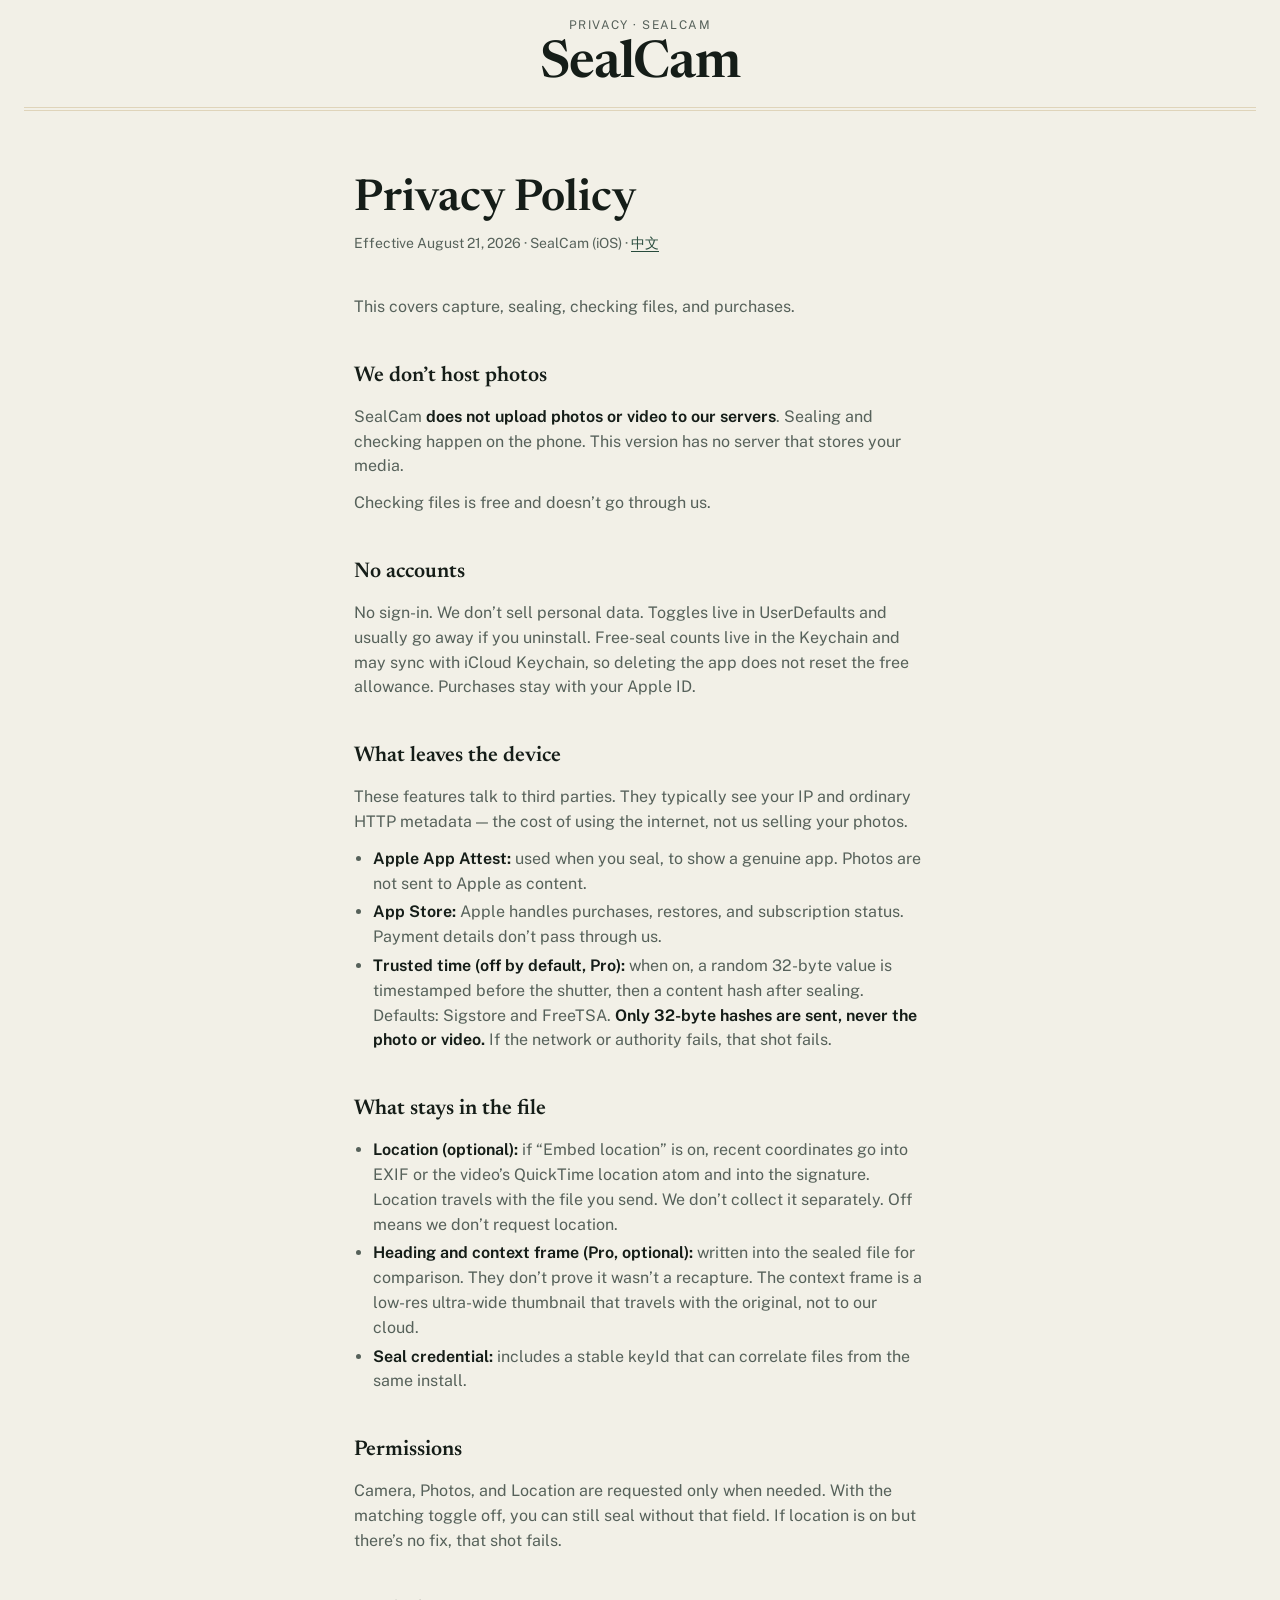
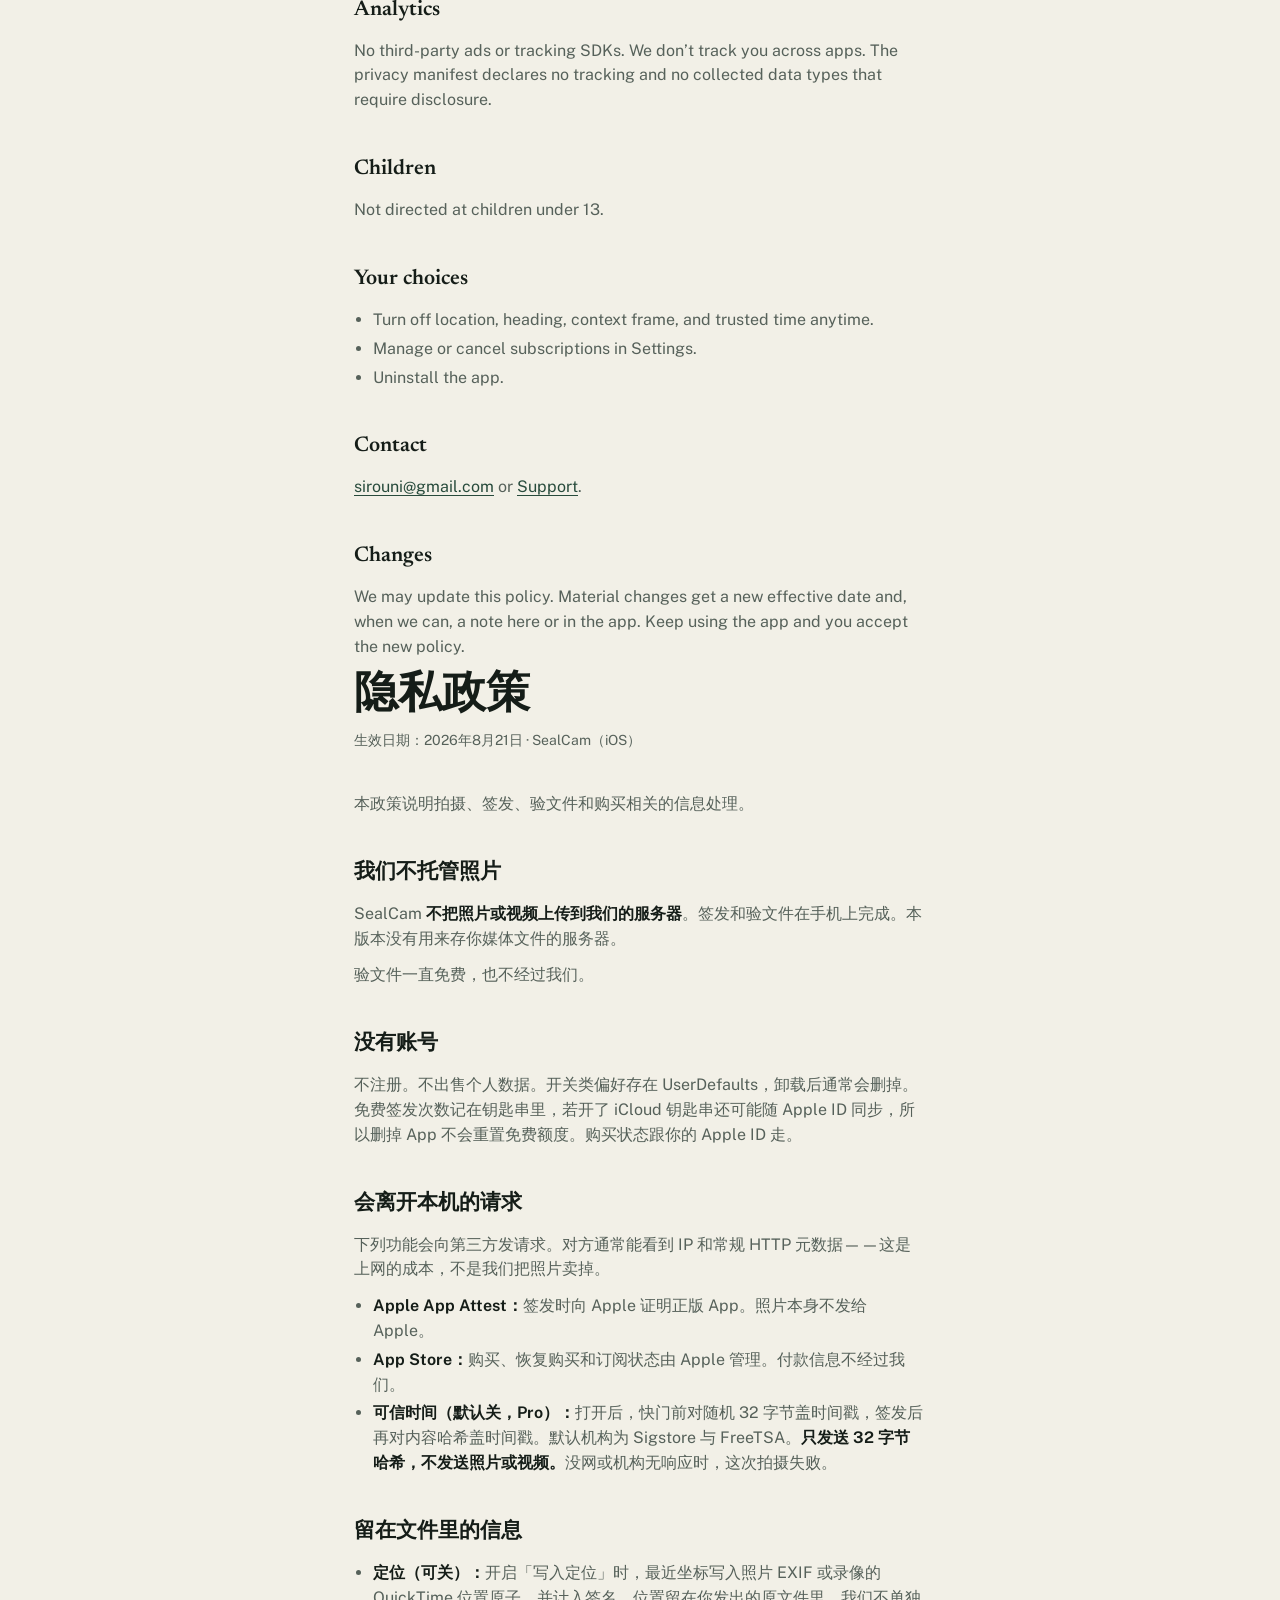
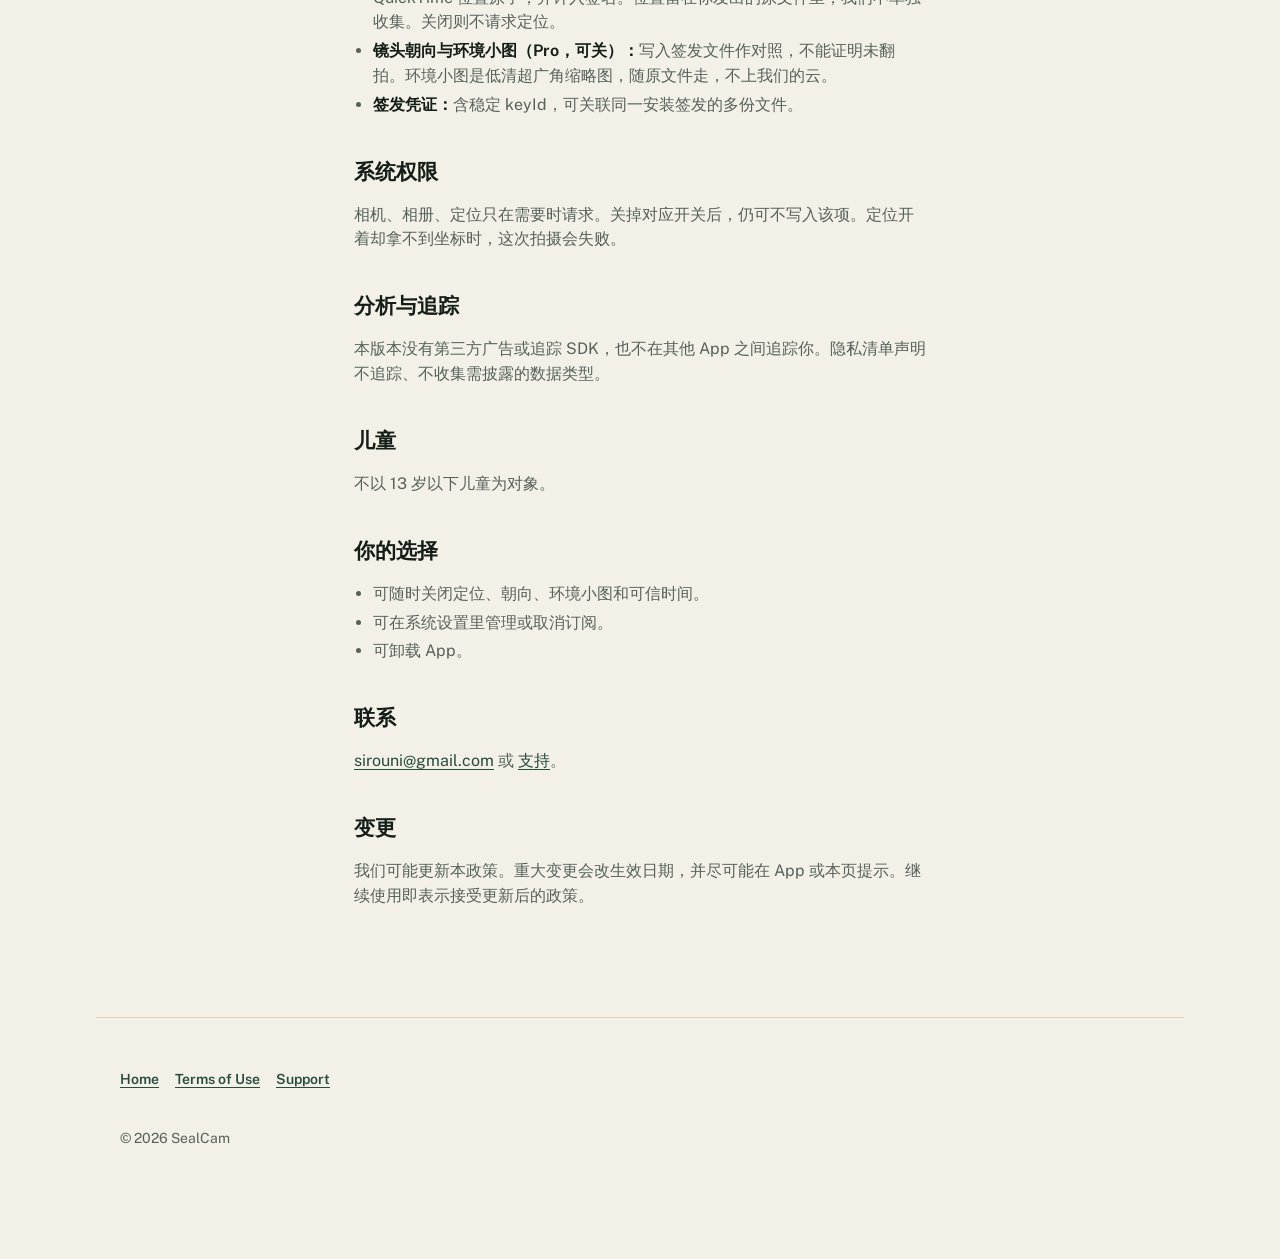
==== commit e0971f49: "Serve a real support page instead of redirecting to GitHub Issues, which is often unreachable and do" ====
--- a/privacy.html
+++ b/privacy.html
@@ -55,7 +55,7 @@
       <li>Uninstall the app.</li>
     </ul>
     <h2>Contact</h2>
-    <p><a href="mailto:sirouni@gmail.com">sirouni@gmail.com</a> or <a href="https://github.com/sirouni/sealcam/issues">GitHub Issues</a>.</p>
+    <p><a href="mailto:sirouni@gmail.com">sirouni@gmail.com</a> or <a href="support.html">Support</a>.</p>
     <h2>Changes</h2>
     <p>We may update this policy. Material changes get a new effective date and, when we can, a note here or in the app. Keep using the app and you accept the new policy.</p>
 
@@ -94,7 +94,7 @@
         <li>可卸载 App。</li>
       </ul>
       <h2>联系</h2>
-      <p><a href="mailto:sirouni@gmail.com">sirouni@gmail.com</a> 或 <a href="https://github.com/sirouni/sealcam/issues">GitHub Issues</a>。</p>
+      <p><a href="mailto:sirouni@gmail.com">sirouni@gmail.com</a> 或 <a href="support.html">支持</a>。</p>
       <h2>变更</h2>
       <p>我们可能更新本政策。重大变更会改生效日期，并尽可能在 App 或本页提示。继续使用即表示接受更新后的政策。</p>
     </section>
@@ -104,7 +104,7 @@
     <nav class="foot-links" aria-label="Legal">
       <a href="./">Home</a>
       <a href="terms.html">Terms of Use</a>
-      <a href="https://github.com/sirouni/sealcam/issues">Support</a>
+      <a href="support.html">Support</a>
     </nav>
     <p>© 2026 SealCam</p>
   </footer>
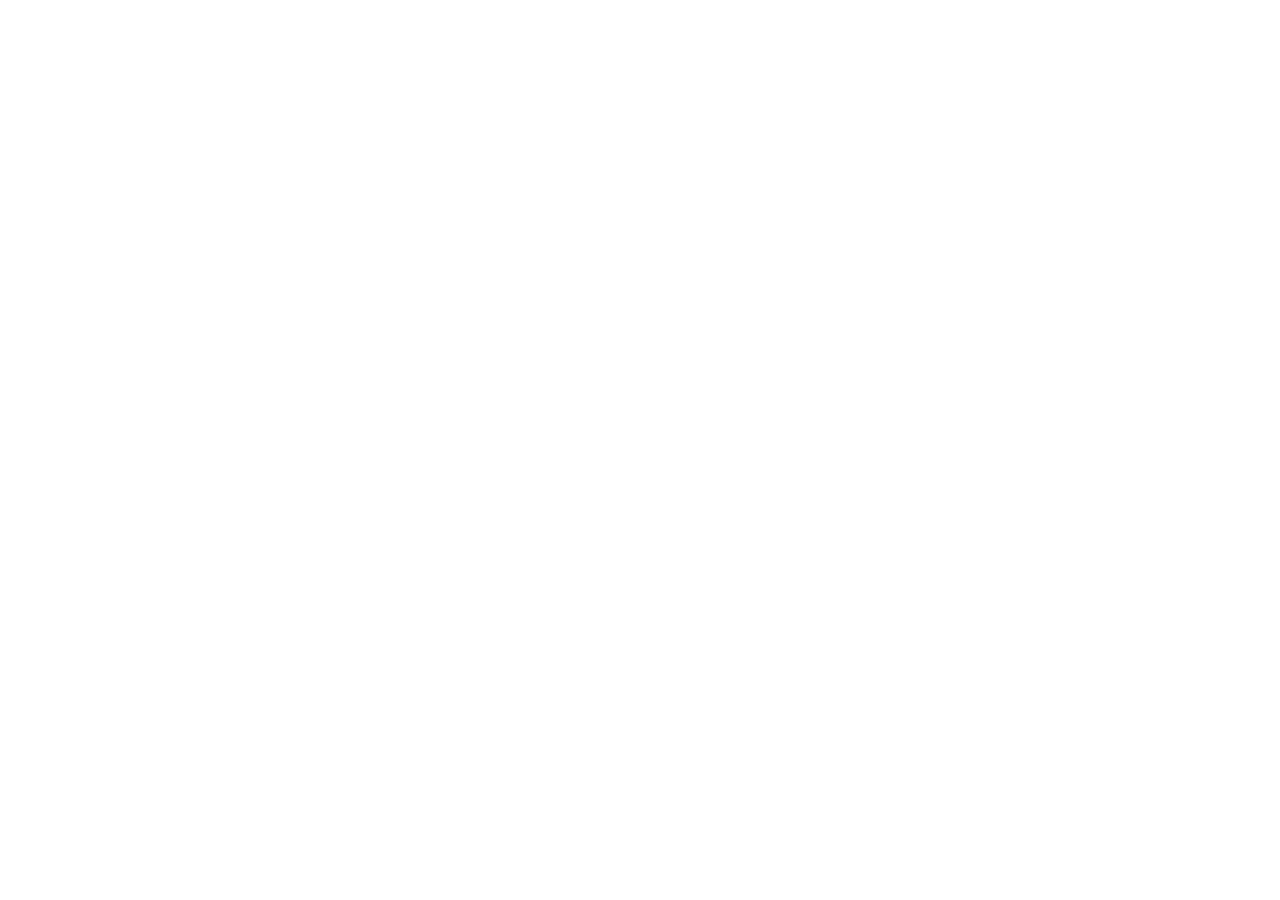
==== commit 23599c8a: "Redirect to LightSeal pages at sirouni.github.io/lightseal Co-authored-by: Cursor <cursoragent@curso" ====
--- a/privacy.html
+++ b/privacy.html
@@ -1,112 +1,14 @@
-<!DOCTYPE html>
+<!doctype html>
 <html lang="en">
 <head>
-  <meta charset="utf-8">
-  <meta name="viewport" content="width=device-width, initial-scale=1">
-  <title>Privacy Policy — SealCam</title>
-  <meta name="description" content="SealCam does not upload photos. Checking files stays on the phone.">
-  <link rel="icon" href="favicon.svg" type="image/svg+xml">
-  <link rel="canonical" href="https://sirouni.github.io/sealcam/privacy.html">
-  <link rel="preconnect" href="https://fonts.googleapis.com">
-  <link rel="preconnect" href="https://fonts.gstatic.com" crossorigin>
-  <link href="https://fonts.googleapis.com/css2?family=Newsreader:opsz,wght@6..72,500;6..72,600;6..72,700&family=Public+Sans:wght@400;600;700&display=swap" rel="stylesheet">
-  <link rel="stylesheet" href="styles.css">
+<meta charset="utf-8">
+<title>LightSeal</title>
+<meta name="robots" content="noindex">
+<link rel="canonical" href="https://sirouni.github.io/lightseal/privacy.html">
+<meta http-equiv="refresh" content="0; url=https://sirouni.github.io/lightseal/privacy.html">
+<script>location.replace("https://sirouni.github.io/lightseal/privacy.html" + location.hash);</script>
 </head>
 <body>
-  <a class="skip" href="#main">Skip to content</a>
-  <header class="nav-mast">
-    <p class="mast-line">Privacy · SealCam</p>
-    <p class="mast-name"><a href="./">SealCam</a></p>
-    <hr class="mast-rule" aria-hidden="true">
-  </header>
-
-  <main id="main" class="wrap doc">
-    <h1>Privacy Policy</h1>
-    <p class="date">Effective August 21, 2026 · SealCam (iOS) · <a href="#zh">中文</a></p>
-    <p>This covers capture, sealing, checking files, and purchases.</p>
-    <h2>We don’t host photos</h2>
-    <p>SealCam <strong>does not upload photos or video to our servers</strong>. Sealing and checking happen on the phone. This version has no server that stores your media.</p>
-    <p>Checking files is free and doesn’t go through us.</p>
-    <h2>No accounts</h2>
-    <p>No sign-in. We don’t sell personal data. Toggles live in UserDefaults and usually go away if you uninstall. Free-seal counts live in the Keychain and may sync with iCloud Keychain, so deleting the app does not reset the free allowance. Purchases stay with your Apple ID.</p>
-    <h2>What leaves the device</h2>
-    <p>These features talk to third parties. They typically see your IP and ordinary HTTP metadata — the cost of using the internet, not us selling your photos.</p>
-    <ul>
-      <li><strong>Apple App Attest:</strong> used when you seal, to show a genuine app. Photos are not sent to Apple as content.</li>
-      <li><strong>App Store:</strong> Apple handles purchases, restores, and subscription status. Payment details don’t pass through us.</li>
-      <li><strong>Trusted time (off by default, Pro):</strong> when on, a random 32-byte value is timestamped before the shutter, then a content hash after sealing. Defaults: Sigstore and FreeTSA. <strong>Only 32-byte hashes are sent, never the photo or video.</strong> If the network or authority fails, that shot fails.</li>
-    </ul>
-    <h2>What stays in the file</h2>
-    <ul>
-      <li><strong>Location (optional):</strong> if “Embed location” is on, recent coordinates go into EXIF or the video’s QuickTime location atom and into the signature. Location travels with the file you send. We don’t collect it separately. Off means we don’t request location.</li>
-      <li><strong>Heading and context frame (Pro, optional):</strong> written into the sealed file for comparison. They don’t prove it wasn’t a recapture. The context frame is a low-res ultra-wide thumbnail that travels with the original, not to our cloud.</li>
-      <li><strong>Seal credential:</strong> includes a stable keyId that can correlate files from the same install.</li>
-    </ul>
-    <h2>Permissions</h2>
-    <p>Camera, Photos, and Location are requested only when needed. With the matching toggle off, you can still seal without that field. If location is on but there’s no fix, that shot fails.</p>
-    <h2>Analytics</h2>
-    <p>No third-party ads or tracking SDKs. We don’t track you across apps. The privacy manifest declares no tracking and no collected data types that require disclosure.</p>
-    <h2>Children</h2>
-    <p>Not directed at children under 13.</p>
-    <h2>Your choices</h2>
-    <ul>
-      <li>Turn off location, heading, context frame, and trusted time anytime.</li>
-      <li>Manage or cancel subscriptions in Settings.</li>
-      <li>Uninstall the app.</li>
-    </ul>
-    <h2>Contact</h2>
-    <p><a href="mailto:sirouni@gmail.com">sirouni@gmail.com</a> or <a href="support.html">Support</a>.</p>
-    <h2>Changes</h2>
-    <p>We may update this policy. Material changes get a new effective date and, when we can, a note here or in the app. Keep using the app and you accept the new policy.</p>
-
-    <section class="lang-secondary" lang="zh-Hans" id="zh">
-      <h1>隐私政策</h1>
-      <p class="date">生效日期：2026年8月21日 · SealCam（iOS）</p>
-      <p>本政策说明拍摄、签发、验文件和购买相关的信息处理。</p>
-      <h2>我们不托管照片</h2>
-      <p>SealCam <strong>不把照片或视频上传到我们的服务器</strong>。签发和验文件在手机上完成。本版本没有用来存你媒体文件的服务器。</p>
-      <p>验文件一直免费，也不经过我们。</p>
-      <h2>没有账号</h2>
-      <p>不注册。不出售个人数据。开关类偏好存在 UserDefaults，卸载后通常会删掉。免费签发次数记在钥匙串里，若开了 iCloud 钥匙串还可能随 Apple ID 同步，所以删掉 App 不会重置免费额度。购买状态跟你的 Apple ID 走。</p>
-      <h2>会离开本机的请求</h2>
-      <p>下列功能会向第三方发请求。对方通常能看到 IP 和常规 HTTP 元数据——这是上网的成本，不是我们把照片卖掉。</p>
-      <ul>
-        <li><strong>Apple App Attest：</strong>签发时向 Apple 证明正版 App。照片本身不发给 Apple。</li>
-        <li><strong>App Store：</strong>购买、恢复购买和订阅状态由 Apple 管理。付款信息不经过我们。</li>
-        <li><strong>可信时间（默认关，Pro）：</strong>打开后，快门前对随机 32 字节盖时间戳，签发后再对内容哈希盖时间戳。默认机构为 Sigstore 与 FreeTSA。<strong>只发送 32 字节哈希，不发送照片或视频。</strong>没网或机构无响应时，这次拍摄失败。</li>
-      </ul>
-      <h2>留在文件里的信息</h2>
-      <ul>
-        <li><strong>定位（可关）：</strong>开启「写入定位」时，最近坐标写入照片 EXIF 或录像的 QuickTime 位置原子，并计入签名。位置留在你发出的原文件里，我们不单独收集。关闭则不请求定位。</li>
-        <li><strong>镜头朝向与环境小图（Pro，可关）：</strong>写入签发文件作对照，不能证明未翻拍。环境小图是低清超广角缩略图，随原文件走，不上我们的云。</li>
-        <li><strong>签发凭证：</strong>含稳定 keyId，可关联同一安装签发的多份文件。</li>
-      </ul>
-      <h2>系统权限</h2>
-      <p>相机、相册、定位只在需要时请求。关掉对应开关后，仍可不写入该项。定位开着却拿不到坐标时，这次拍摄会失败。</p>
-      <h2>分析与追踪</h2>
-      <p>本版本没有第三方广告或追踪 SDK，也不在其他 App 之间追踪你。隐私清单声明不追踪、不收集需披露的数据类型。</p>
-      <h2>儿童</h2>
-      <p>不以 13 岁以下儿童为对象。</p>
-      <h2>你的选择</h2>
-      <ul>
-        <li>可随时关闭定位、朝向、环境小图和可信时间。</li>
-        <li>可在系统设置里管理或取消订阅。</li>
-        <li>可卸载 App。</li>
-      </ul>
-      <h2>联系</h2>
-      <p><a href="mailto:sirouni@gmail.com">sirouni@gmail.com</a> 或 <a href="support.html">支持</a>。</p>
-      <h2>变更</h2>
-      <p>我们可能更新本政策。重大变更会改生效日期，并尽可能在 App 或本页提示。继续使用即表示接受更新后的政策。</p>
-    </section>
-  </main>
-
-  <footer class="wrap foot">
-    <nav class="foot-links" aria-label="Legal">
-      <a href="./">Home</a>
-      <a href="terms.html">Terms of Use</a>
-      <a href="support.html">Support</a>
-    </nav>
-    <p>© 2026 SealCam</p>
-  </footer>
+<p>SealCam is now LightSeal. This page has moved to <a href="https://sirouni.github.io/lightseal/privacy.html">https://sirouni.github.io/lightseal/privacy.html</a>.</p>
 </body>
 </html>
